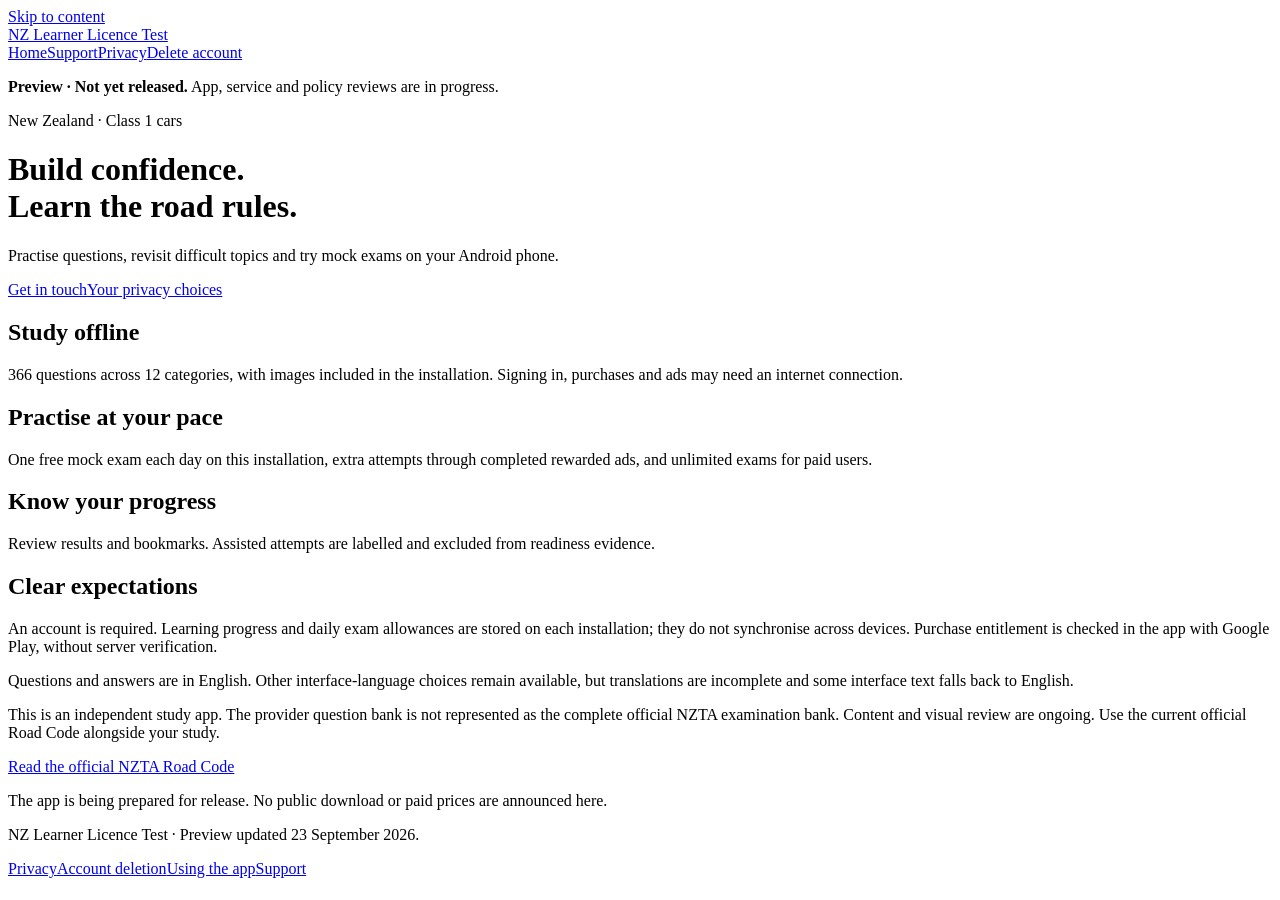
==== index.html @ 810527dd "Prepare NZ Learner draft policy and support pages Private review copy only. Publication, legal revie" ====
<!doctype html>
<html lang="en"><head><meta charset="utf-8"><meta name="viewport" content="width=device-width,initial-scale=1"><meta name="robots" content="noindex,nofollow"><title>NZ Learner Licence Test</title><link rel="stylesheet" href="assets/style.css"></head>
<body><a class="skip" href="#main">Skip to content</a><header><a class="brand" href="index.html">NZ Learner Licence Test</a><nav aria-label="Main navigation"><a href="index.html" aria-current="page">Home</a><a href="support.html">Support</a><a href="privacy-policy.html">Privacy</a><a href="data-deletion.html">Delete account</a></nav></header>
<main id="main"><p class="notice"><strong>Preview · Not yet released.</strong> App, service and policy reviews are in progress.</p><p class="eyebrow">New Zealand · Class 1 cars</p><h1>Build confidence.<br>Learn the road rules.</h1><p class="lede">Practise questions, revisit difficult topics and try mock exams on your Android phone.</p><a class="button" href="support.html">Get in touch</a><a class="button secondary" href="privacy-policy.html">Your privacy choices</a>
<div class="cards"><section class="card"><h2>Study offline</h2><p>366 questions across 12 categories, with images included in the installation. Signing in, purchases and ads may need an internet connection.</p></section><section class="card"><h2>Practise at your pace</h2><p>One free mock exam each day on this installation, extra attempts through completed rewarded ads, and unlimited exams for paid users.</p></section><section class="card"><h2>Know your progress</h2><p>Review results and bookmarks. Assisted attempts are labelled and excluded from readiness evidence.</p></section></div>
<h2>Clear expectations</h2><p>An account is required. Learning progress and daily exam allowances are stored on each installation; they do not synchronise across devices. Purchase entitlement is checked in the app with Google Play, without server verification.</p><p>Questions and answers are in English. Other interface-language choices remain available, but translations are incomplete and some interface text falls back to English.</p><p>This is an independent study app. The provider question bank is not represented as the complete official NZTA examination bank. Content and visual review are ongoing. Use the current official Road Code alongside your study.</p><p><a href="https://www.nzta.govt.nz/roadcode/">Read the official NZTA Road Code</a></p><p>The app is being prepared for release. No public download or paid prices are announced here.</p></main>
<footer><p>NZ Learner Licence Test · Preview updated 23 September 2026.</p><a href="privacy-policy.html">Privacy</a><a href="data-deletion.html">Account deletion</a><a href="terms-of-service.html">Using the app</a><a href="support.html">Support</a></footer></body></html>
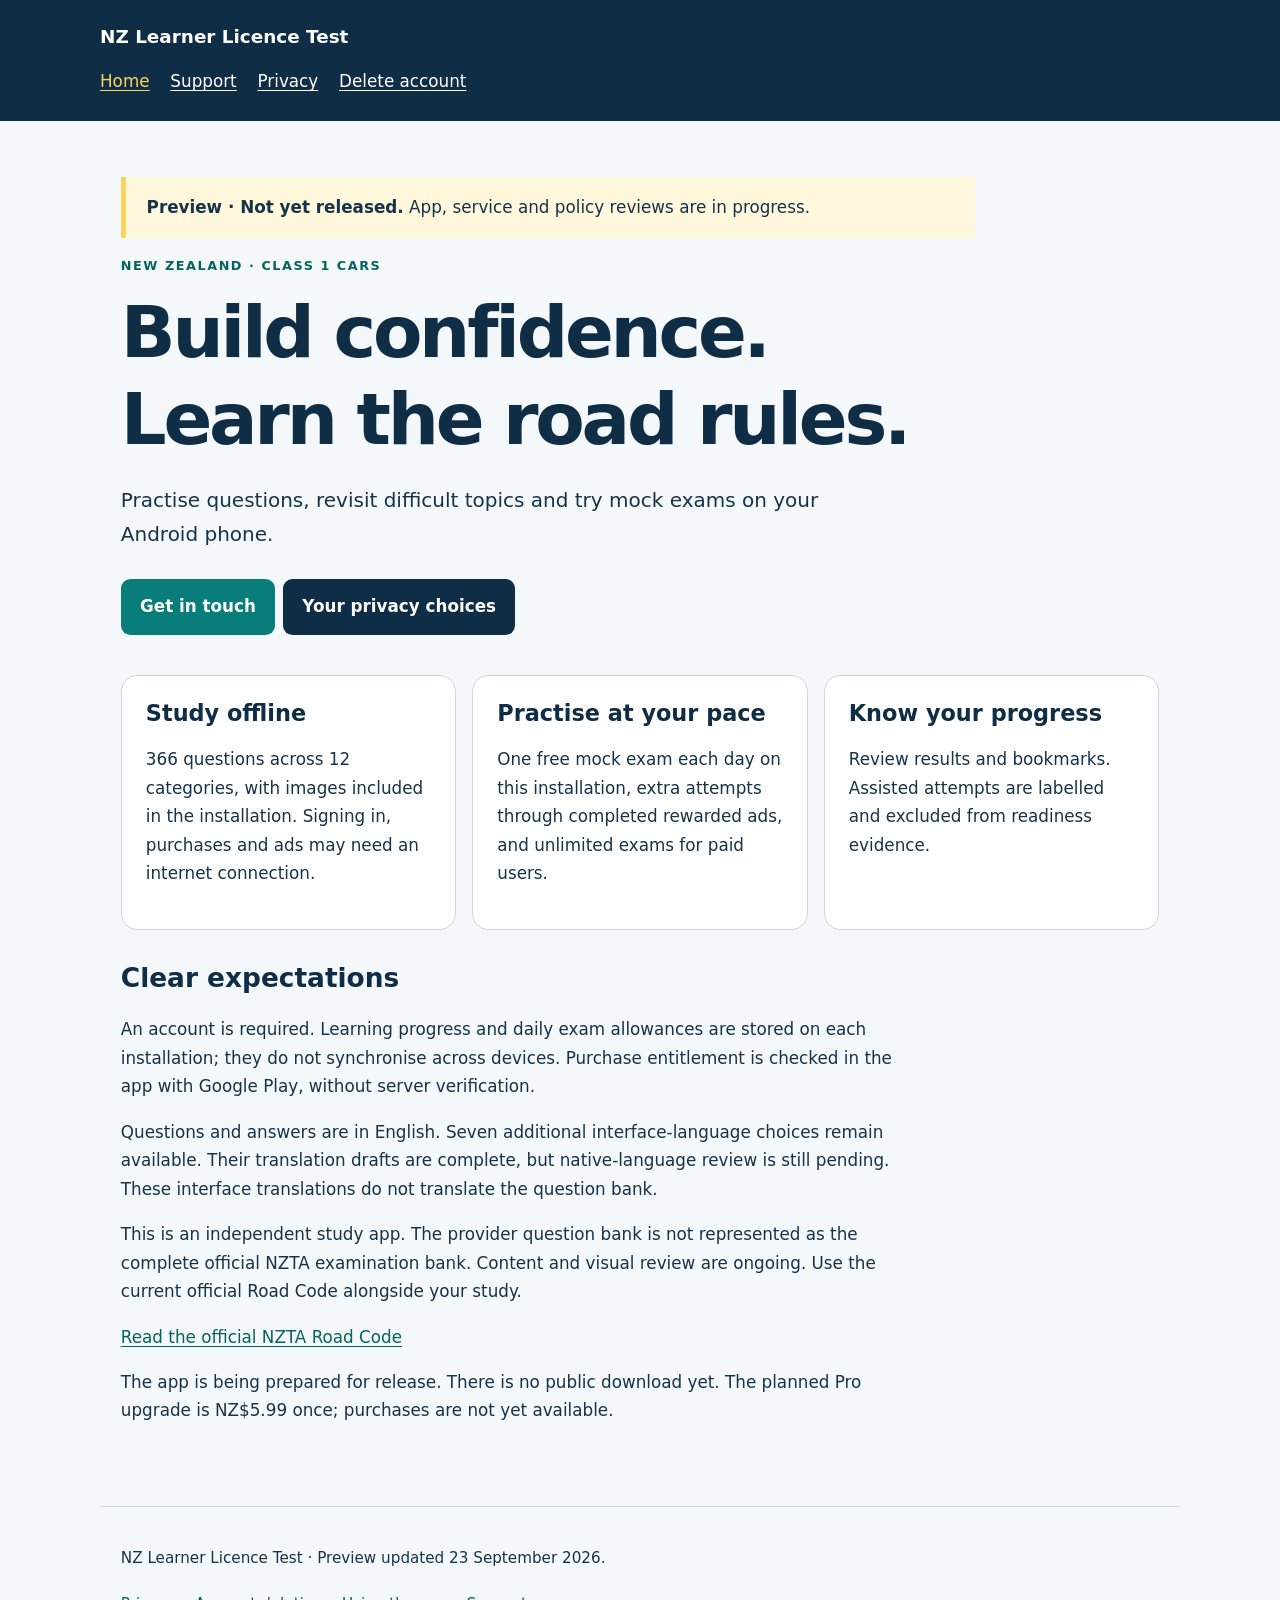
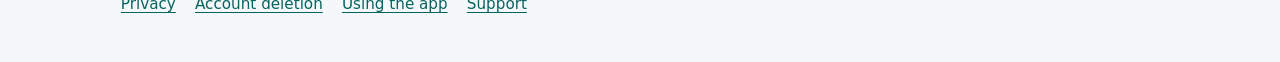
==== commit d41e8f28: "Update Pro pricing and interface translation status" ====
--- a/index.html
+++ b/index.html
@@ -3,5 +3,6 @@
 <body><a class="skip" href="#main">Skip to content</a><header><a class="brand" href="index.html">NZ Learner Licence Test</a><nav aria-label="Main navigation"><a href="index.html" aria-current="page">Home</a><a href="support.html">Support</a><a href="privacy-policy.html">Privacy</a><a href="data-deletion.html">Delete account</a></nav></header>
 <main id="main"><p class="notice"><strong>Preview · Not yet released.</strong> App, service and policy reviews are in progress.</p><p class="eyebrow">New Zealand · Class 1 cars</p><h1>Build confidence.<br>Learn the road rules.</h1><p class="lede">Practise questions, revisit difficult topics and try mock exams on your Android phone.</p><a class="button" href="support.html">Get in touch</a><a class="button secondary" href="privacy-policy.html">Your privacy choices</a>
 <div class="cards"><section class="card"><h2>Study offline</h2><p>366 questions across 12 categories, with images included in the installation. Signing in, purchases and ads may need an internet connection.</p></section><section class="card"><h2>Practise at your pace</h2><p>One free mock exam each day on this installation, extra attempts through completed rewarded ads, and unlimited exams for paid users.</p></section><section class="card"><h2>Know your progress</h2><p>Review results and bookmarks. Assisted attempts are labelled and excluded from readiness evidence.</p></section></div>
-<h2>Clear expectations</h2><p>An account is required. Learning progress and daily exam allowances are stored on each installation; they do not synchronise across devices. Purchase entitlement is checked in the app with Google Play, without server verification.</p><p>Questions and answers are in English. Other interface-language choices remain available, but translations are incomplete and some interface text falls back to English.</p><p>This is an independent study app. The provider question bank is not represented as the complete official NZTA examination bank. Content and visual review are ongoing. Use the current official Road Code alongside your study.</p><p><a href="https://www.nzta.govt.nz/roadcode/">Read the official NZTA Road Code</a></p><p>The app is being prepared for release. No public download or paid prices are announced here.</p></main>
+<h2>Clear expectations</h2><p>An account is required. Learning progress and daily exam allowances are stored on each installation; they do not synchronise across devices. Purchase entitlement is checked in the app with Google Play, without server verification.</p><p>Questions and answers are in English. Seven additional interface-language choices remain available. Their translation drafts are complete, but native-language review is still pending. These interface translations do not translate the question bank.</p><p>This is an independent study app. The provider question bank is not represented as the complete official NZTA examination bank. Content and visual review are ongoing. Use the current official Road Code alongside your study.</p><p><a href="https://www.nzta.govt.nz/roadcode/">Read the official NZTA Road Code</a></p><p>The app is being prepared for release. There is no public download yet. The planned Pro upgrade is NZ$5.99 once; purchases are not yet available.</p></main>
 <footer><p>NZ Learner Licence Test · Preview updated 23 September 2026.</p><a href="privacy-policy.html">Privacy</a><a href="data-deletion.html">Account deletion</a><a href="terms-of-service.html">Using the app</a><a href="support.html">Support</a></footer></body></html>
+
--- a/assets/style.css
+++ b/assets/style.css
@@ -0,0 +1,2 @@
+:root{color-scheme:light;--navy:#102d46;--teal:#087d79;--yellow:#f8d45c;--paper:#f4f8fa;--ink:#173349}
+*{box-sizing:border-box}body{margin:0;background:var(--paper);color:var(--ink);font:1.05rem/1.7 system-ui,sans-serif}a{color:#07635f;text-underline-offset:.2em}a:hover{text-decoration-thickness:2px}a:focus-visible{outline:3px solid #aa6500;outline-offset:5px;border-radius:2px}.skip{position:absolute;left:1rem;top:-5rem;background:white;padding:.7rem;z-index:2}.skip:focus{top:1rem}header{background:var(--navy);color:white;padding:1.3rem max(1.3rem,calc((100vw - 1080px)/2))}header a{color:white}.brand{font-size:1.15rem;font-weight:800;text-decoration:none}nav{display:flex;flex-wrap:wrap;gap:.5rem 1.3rem;margin-top:.7rem}nav a{padding:.25rem 0}nav [aria-current=page]{color:var(--yellow)}main{max-width:1080px;margin:auto;padding:2.5rem 1.3rem 4rem}h1,h2,h3{line-height:1.2;color:var(--navy)}h1{font-size:clamp(2.3rem,6vw,4.5rem);letter-spacing:-.045em;margin:.6rem 0 1.3rem;max-width:850px}h2{font-size:1.65rem;margin-top:2rem}p,li{max-width:75ch}.eyebrow{text-transform:uppercase;letter-spacing:.12em;font-size:.8rem;font-weight:800;color:#07635f}.lede{font-size:1.25rem;max-width:58ch}.notice{border-left:5px solid var(--yellow);padding:1rem 1.3rem;background:#fff8dc;max-width:80ch}.cards{display:grid;grid-template-columns:repeat(auto-fit,minmax(min(100%,260px),1fr));gap:1rem;margin:2rem 0}.card{background:white;border:1px solid #cbd9df;border-radius:1rem;padding:1.5rem}.card h2{margin-top:0;font-size:1.4rem}.button{display:inline-block;background:var(--teal);color:white;border-radius:.6rem;padding:.85rem 1.2rem;text-decoration:none;font-weight:700;margin:.5rem .5rem .5rem 0}.button.secondary{background:var(--navy)}footer{border-top:1px solid #cbd9df;max-width:1080px;margin:auto;padding:1.5rem 1.3rem 2.5rem;font-size:.95rem}footer a{display:inline-block;margin-right:1.2rem;padding:.3rem 0}.table-wrap{overflow-x:auto}table{border-collapse:collapse;width:100%;background:white}th,td{padding:.9rem;border:1px solid #cbd9df;text-align:left;vertical-align:top}th{background:#e5f1f1}small{font-size:.9rem}li+li{margin-top:.45rem}@media(prefers-reduced-motion:no-preference){a{transition:background-color .15s}}@media(max-width:480px){main{padding-top:1.6rem}h1{font-size:2.5rem}}
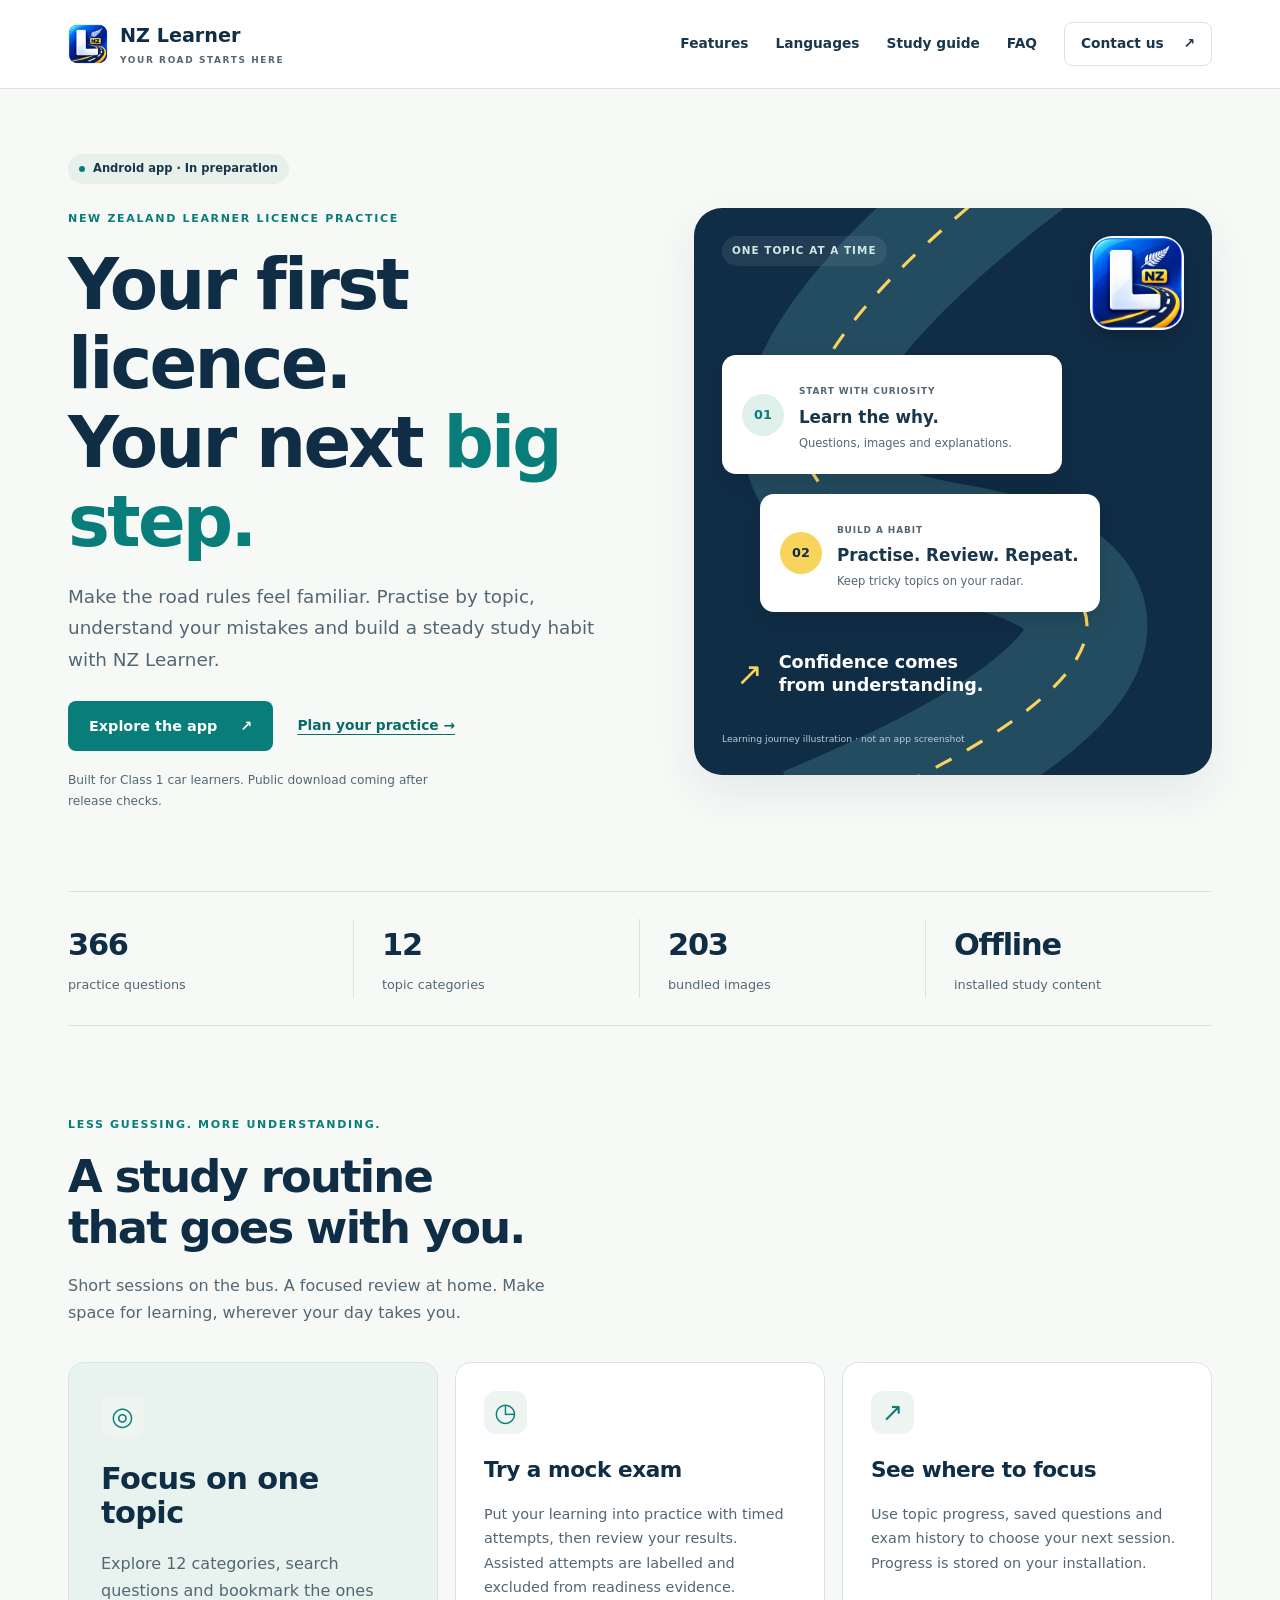
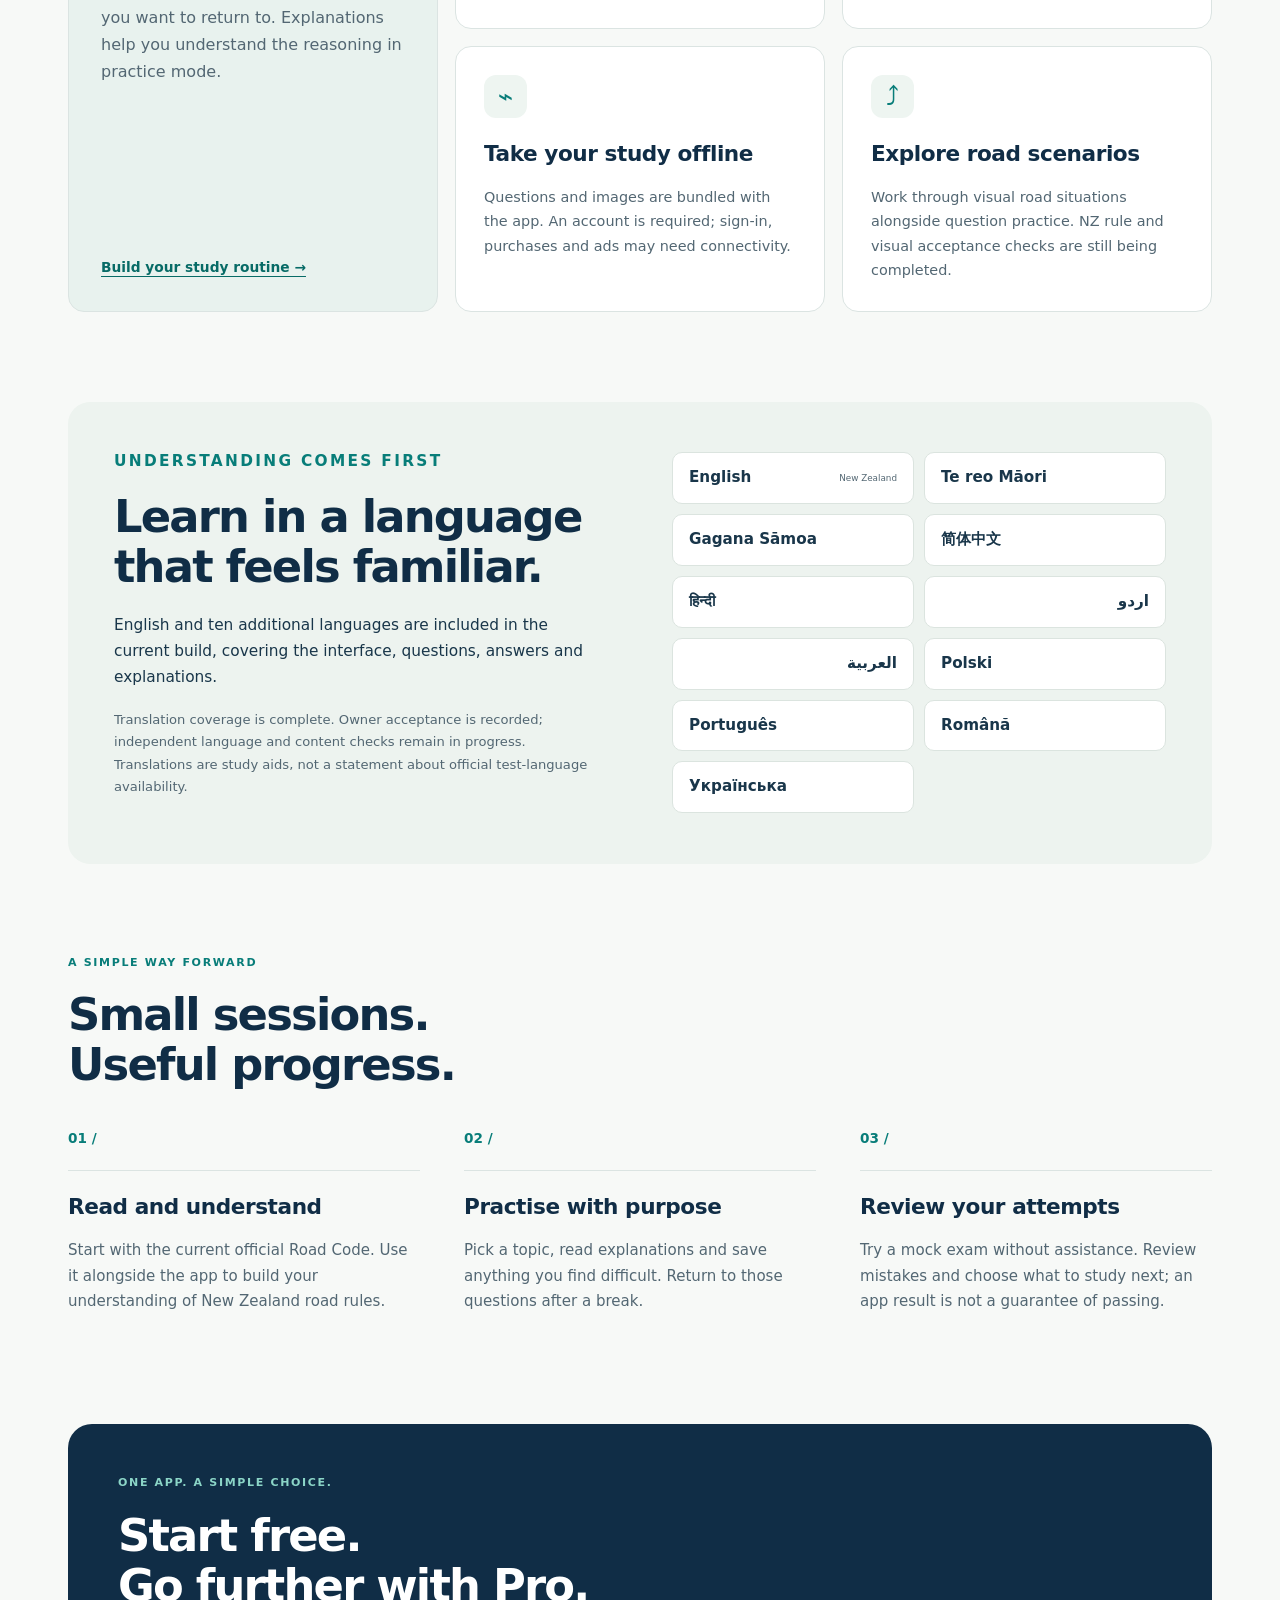
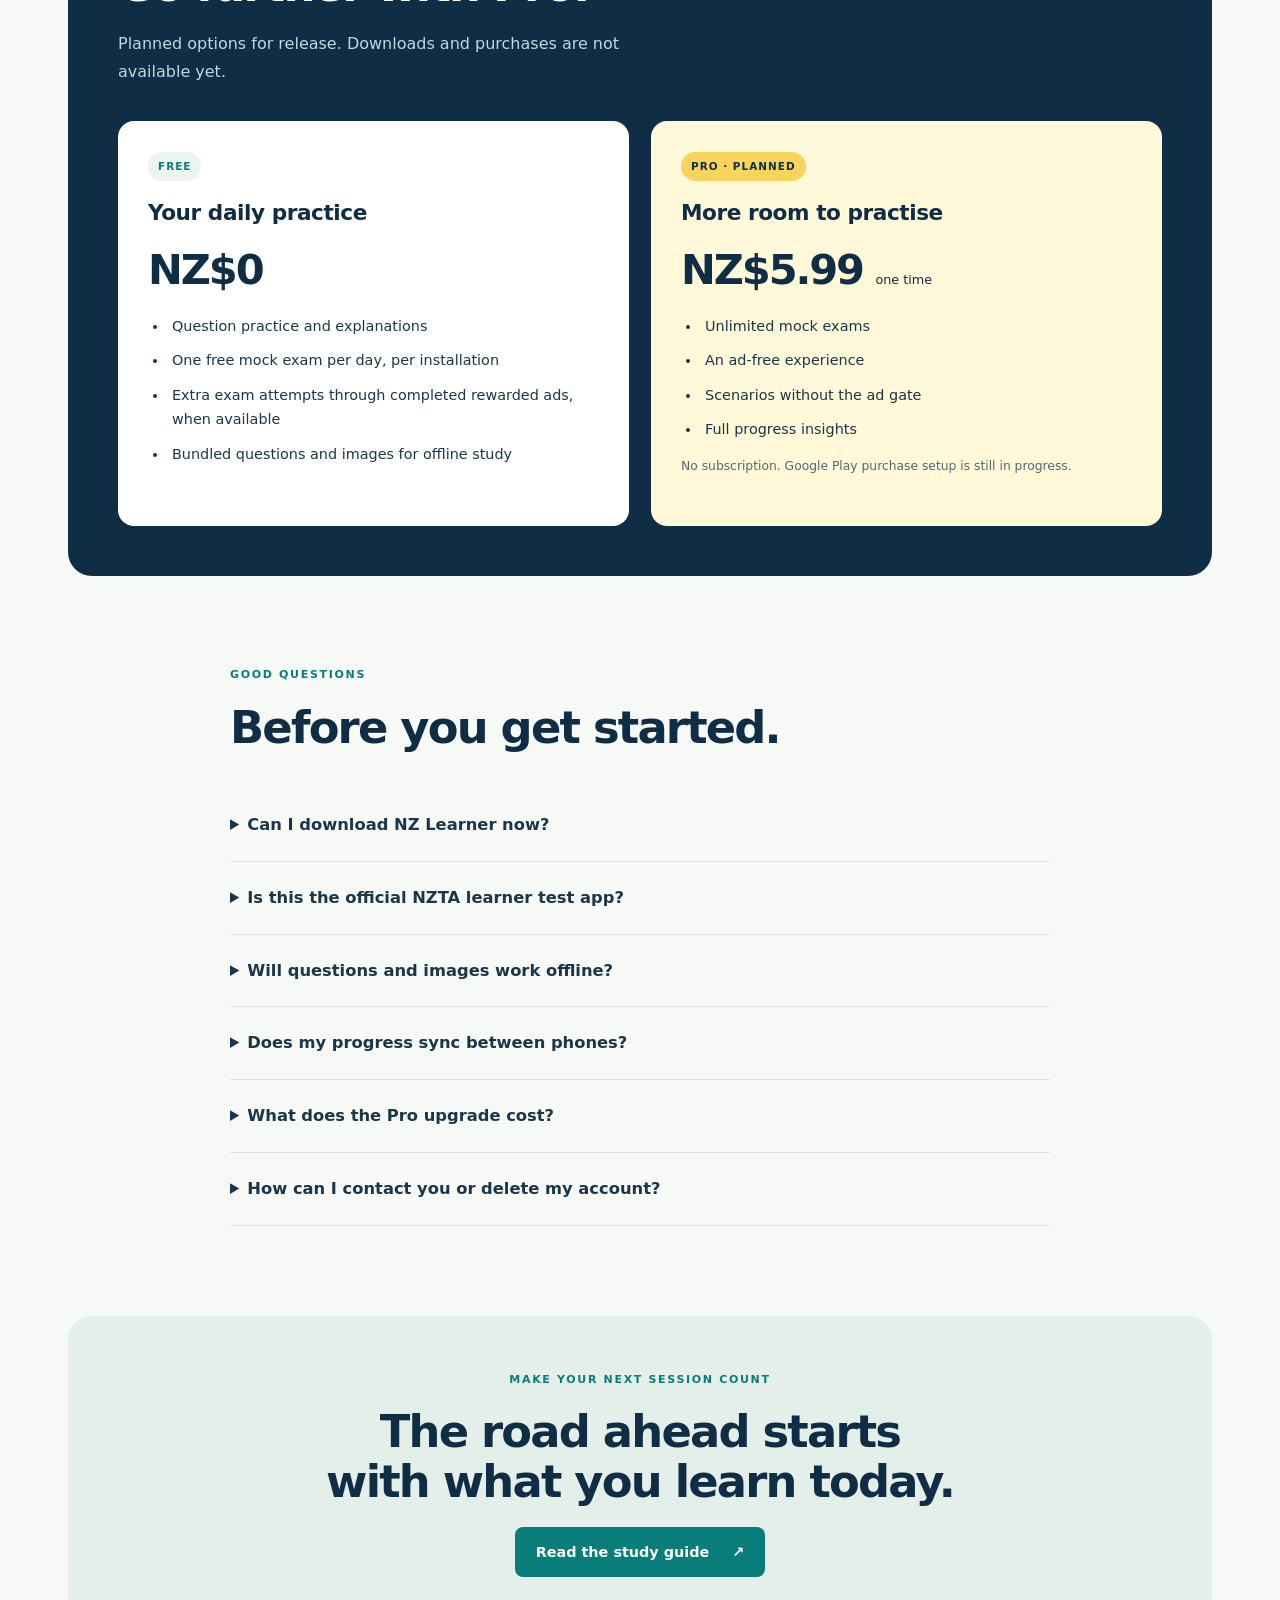
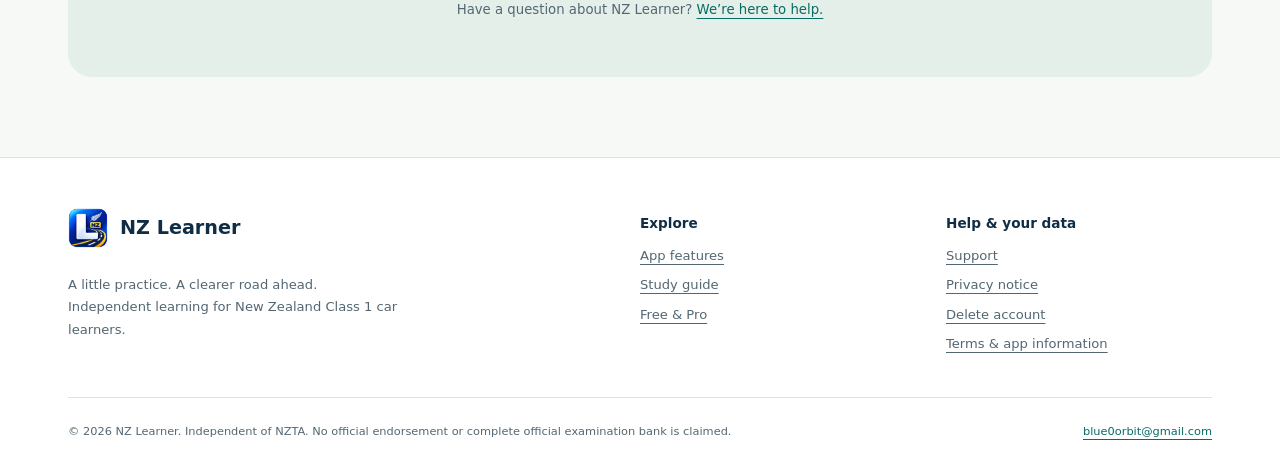
==== commit 2ff38299: "Redesign NZ website and improve search discovery" ====
--- a/index.html
+++ b/index.html
@@ -1,8 +1,10 @@
 <!doctype html>
-<html lang="en"><head><meta charset="utf-8"><meta name="viewport" content="width=device-width,initial-scale=1"><meta name="robots" content="noindex,nofollow"><title>NZ Learner Licence Test</title><link rel="stylesheet" href="assets/style.css"></head>
-<body><a class="skip" href="#main">Skip to content</a><header><a class="brand" href="index.html">NZ Learner Licence Test</a><nav aria-label="Main navigation"><a href="index.html" aria-current="page">Home</a><a href="support.html">Support</a><a href="privacy-policy.html">Privacy</a><a href="data-deletion.html">Delete account</a></nav></header>
-<main id="main"><p class="notice"><strong>Preview · Not yet released.</strong> App, service and policy reviews are in progress.</p><p class="eyebrow">New Zealand · Class 1 cars</p><h1>Build confidence.<br>Learn the road rules.</h1><p class="lede">Practise questions, revisit difficult topics and try mock exams on your Android phone.</p><a class="button" href="support.html">Get in touch</a><a class="button secondary" href="privacy-policy.html">Your privacy choices</a>
-<div class="cards"><section class="card"><h2>Study offline</h2><p>366 questions across 12 categories, with images included in the installation. Signing in, purchases and ads may need an internet connection.</p></section><section class="card"><h2>Practise at your pace</h2><p>One free mock exam each day on this installation, extra attempts through completed rewarded ads, and unlimited exams for paid users.</p></section><section class="card"><h2>Know your progress</h2><p>Review results and bookmarks. Assisted attempts are labelled and excluded from readiness evidence.</p></section></div>
-<h2>Clear expectations</h2><p>An account is required. Learning progress and daily exam allowances are stored on each installation; they do not synchronise across devices. Purchase entitlement is checked in the app with Google Play, without server verification.</p><p>Questions and answers are in English. Seven additional interface-language choices remain available. Their translation drafts are complete, but native-language review is still pending. These interface translations do not translate the question bank.</p><p>This is an independent study app. The provider question bank is not represented as the complete official NZTA examination bank. Content and visual review are ongoing. Use the current official Road Code alongside your study.</p><p><a href="https://www.nzta.govt.nz/roadcode/">Read the official NZTA Road Code</a></p><p>The app is being prepared for release. There is no public download yet. The planned Pro upgrade is NZ$5.99 once; purchases are not yet available.</p></main>
-<footer><p>NZ Learner Licence Test · Preview updated 23 September 2026.</p><a href="privacy-policy.html">Privacy</a><a href="data-deletion.html">Account deletion</a><a href="terms-of-service.html">Using the app</a><a href="support.html">Support</a></footer></body></html>
-
+<html lang="en-NZ"><head><meta charset="utf-8"><meta name="viewport" content="width=device-width,initial-scale=1"><title>NZ Learner | New Zealand Learner Licence Practice App</title><meta name="description" content="Prepare for your NZ learner licence with offline question practice, mock exams and explanations. Explore NZ Learner, an independent Android app in preparation."><meta name="robots" content="index,follow"><link rel="canonical" href="https://blue0orbit.github.io/nzlearner-legal/"><meta name="theme-color" content="#102d46"><meta property="og:type" content="website"><meta property="og:locale" content="en_NZ"><meta property="og:site_name" content="NZ Learner"><meta property="og:title" content="NZ Learner | New Zealand Learner Licence Practice App"><meta property="og:description" content="Prepare for your NZ learner licence with offline question practice, mock exams and explanations. Explore NZ Learner, an independent Android app in preparation."><meta property="og:url" content="https://blue0orbit.github.io/nzlearner-legal/"><meta property="og:image" content="https://blue0orbit.github.io/nzlearner-legal/assets/app-icon.png"><meta property="og:image:alt" content="NZ Learner app icon, a white L and silver fern on blue"><meta name="twitter:card" content="summary"><link rel="icon" type="image/png" href="assets/app-icon.png"><link rel="apple-touch-icon" href="assets/app-icon.png"><link rel="stylesheet" href="assets/theme.css"><script type="application/ld+json">{"@context": "https://schema.org", "@type": "WebSite", "name": "NZ Learner | New Zealand Learner Licence Practice App", "url": "https://blue0orbit.github.io/nzlearner-legal/", "description": "Prepare for your NZ learner licence with offline question practice, mock exams and explanations. Explore NZ Learner, an independent Android app in preparation.", "inLanguage": "en-NZ", "publisher": {"@type": "Organization", "name": "NZ Learner", "url": "https://blue0orbit.github.io/nzlearner-legal/", "logo": "https://blue0orbit.github.io/nzlearner-legal/assets/app-icon.png", "email": "blue0orbit@gmail.com"}}</script></head>
+<body><a class="skip" href="#main">Skip to content</a><header class="site-header"><div class="nav-wrap"><a class="brand" href="index.html"><img src="assets/app-icon.png" width="40" height="40" alt=""><span>NZ Learner<small>YOUR ROAD STARTS HERE</small></span></a><nav aria-label="Main navigation"><a href="index.html#features">Features</a><a href="index.html#languages">Languages</a><a href="study-guide.html">Study guide</a><a href="index.html#faq">FAQ</a><a class="nav-contact" href="support.html">Contact us <span aria-hidden="true">↗</span></a></nav></div></header><main id="main" class="landing"><section class="hero"><div class="hero-copy"><p class="status"><span></span> Android app · In preparation</p><p class="eyebrow">NEW ZEALAND LEARNER LICENCE PRACTICE</p><h1>Your first licence.<br>Your next <em>big step.</em></h1><p class="lede">Make the road rules feel familiar. Practise by topic, understand your mistakes and build a steady study habit with NZ Learner.</p><div class="actions"><a class="button" href="#features">Explore the app <span aria-hidden="true">↗</span></a><a class="text-link" href="study-guide.html">Plan your practice <span aria-hidden="true">→</span></a></div><p class="hero-note">Built for Class 1 car learners. Public download coming after release checks.</p></div><div class="journey" aria-label="Illustration of a learning journey from practice to review"><svg class="road" viewBox="0 0 480 540" aria-hidden="true"><path d="M 100 590 C 440 450, 420 350, 240 320 S 15 180, 310 -45" fill="none" stroke="#244c60" stroke-width="115"/><path d="M 100 590 C 440 450, 420 350, 240 320 S 15 180, 310 -45" fill="none" stroke="#f8d45c" stroke-width="3" stroke-dasharray="17 17"/></svg><div class="journey-top"><span class="pill">ONE TOPIC AT A TIME</span><img class="hero-icon" src="assets/app-icon.png" width="94" height="94" alt="NZ Learner app icon"></div><div class="journey-card"><span class="step-icon">01</span><div><small>START WITH CURIOSITY</small><strong>Learn the why.</strong><p>Questions, images and explanations.</p></div></div><div class="journey-card offset"><span class="step-icon yellow">02</span><div><small>BUILD A HABIT</small><strong>Practise. Review. Repeat.</strong><p>Keep tricky topics on your radar.</p></div></div><div class="journey-end"><span aria-hidden="true">↗</span><p>Confidence comes<br>from understanding.</p></div><p class="illustration-note">Learning journey illustration · not an app screenshot</p></div></section>
+<section class="stats" aria-label="Current app content"><div><strong>366</strong><span>practice questions</span></div><div><strong>12</strong><span>topic categories</span></div><div><strong>203</strong><span>bundled images</span></div><div><strong>Offline</strong><span>installed study content</span></div></section>
+<section class="section" id="features"><div class="section-heading"><p class="eyebrow">LESS GUESSING. MORE UNDERSTANDING.</p><h2>A study routine<br>that goes with you.</h2><p>Short sessions on the bus. A focused review at home. Make space for learning, wherever your day takes you.</p></div><div class="feature-grid"><article class="feature featured"><span class="feature-symbol" aria-hidden="true">◎</span><h3>Focus on one topic</h3><p>Explore 12 categories, search questions and bookmark the ones you want to return to. Explanations help you understand the reasoning in practice mode.</p><a href="study-guide.html">Build your study routine →</a></article><article class="feature"><span class="feature-symbol" aria-hidden="true">◷</span><h3>Try a mock exam</h3><p>Put your learning into practice with timed attempts, then review your results. Assisted attempts are labelled and excluded from readiness evidence.</p></article><article class="feature"><span class="feature-symbol" aria-hidden="true">↗</span><h3>See where to focus</h3><p>Use topic progress, saved questions and exam history to choose your next session. Progress is stored on your installation.</p></article><article class="feature"><span class="feature-symbol" aria-hidden="true">⌁</span><h3>Take your study offline</h3><p>Questions and images are bundled with the app. An account is required; sign-in, purchases and ads may need connectivity.</p></article><article class="feature"><span class="feature-symbol" aria-hidden="true">⤴</span><h3>Explore road scenarios</h3><p>Work through visual road situations alongside question practice. NZ rule and visual acceptance checks are still being completed.</p></article></div></section>
+<section class="language-section section" id="languages"><div><p class="eyebrow">UNDERSTANDING COMES FIRST</p><h2>Learn in a language<br>that feels familiar.</h2><p>English and ten additional languages are included in the current build, covering the interface, questions, answers and explanations.</p><p class="muted">Translation coverage is complete. Owner acceptance is recorded; independent language and content checks remain in progress. Translations are study aids, not a statement about official test-language availability.</p></div><div class="languages" aria-label="Included languages"><span>English <small>New Zealand</small></span><span lang="mi">Te reo Māori</span><span lang="sm">Gagana Sāmoa</span><span lang="zh-Hans">简体中文</span><span lang="hi">हिन्दी</span><span lang="ur" dir="rtl">اردو</span><span lang="ar" dir="rtl">العربية</span><span lang="pl">Polski</span><span lang="pt">Português</span><span lang="ro">Română</span><span lang="uk">Українська</span></div></section>
+<section class="section steps"><div class="section-heading"><p class="eyebrow">A SIMPLE WAY FORWARD</p><h2>Small sessions.<br>Useful progress.</h2></div><div class="three-grid"><article><span class="number">01 /</span><h3>Read and understand</h3><p>Start with the current official Road Code. Use it alongside the app to build your understanding of New Zealand road rules.</p></article><article><span class="number">02 /</span><h3>Practise with purpose</h3><p>Pick a topic, read explanations and save anything you find difficult. Return to those questions after a break.</p></article><article><span class="number">03 /</span><h3>Review your attempts</h3><p>Try a mock exam without assistance. Review mistakes and choose what to study next; an app result is not a guarantee of passing.</p></article></div></section>
+<section class="section pricing-section" id="pricing"><div class="section-heading"><p class="eyebrow">ONE APP. A SIMPLE CHOICE.</p><h2>Start free.<br>Go further with Pro.</h2><p>Planned options for release. Downloads and purchases are not available yet.</p></div><div class="pricing-grid"><article class="price-card"><span class="pill">FREE</span><h3>Your daily practice</h3><p class="price">NZ$0</p><ul><li>Question practice and explanations</li><li>One free mock exam per day, per installation</li><li>Extra exam attempts through completed rewarded ads, when available</li><li>Bundled questions and images for offline study</li></ul></article><article class="price-card pro"><span class="pill">PRO · PLANNED</span><h3>More room to practise</h3><p class="price">NZ$5.99 <small>one time</small></p><ul><li>Unlimited mock exams</li><li>An ad-free experience</li><li>Scenarios without the ad gate</li><li>Full progress insights</li></ul><p>No subscription. Google Play purchase setup is still in progress.</p></article></div></section>
+<section class="section faq" id="faq"><div class="section-heading"><p class="eyebrow">GOOD QUESTIONS</p><h2>Before you get started.</h2></div><details><summary>Can I download NZ Learner now?</summary><p>Not yet. The Android app is being tested and prepared for release. This site describes the current build and planned pricing. A verified Google Play link will be added when it is available.</p></details><details><summary>Is this the official NZTA learner test app?</summary><p>No. NZ Learner is an independent study app and is not affiliated with or endorsed by NZTA. Its 366-question bank is not claimed to be the complete official examination bank. Study the <a href="https://www.nzta.govt.nz/roadcode/">official NZTA Road Code</a> alongside your practice.</p></details><details><summary>Will questions and images work offline?</summary><p>Yes, the installed app bundles its study questions, translations and images. Accounts are mandatory, and authentication, purchases and advertising may need an internet connection.</p></details><details><summary>Does my progress sync between phones?</summary><p>No. Progress, bookmarks and daily exam allowances are local to each installation. Clearing storage or uninstalling can remove local learning records. Purchase checking is client-side; there is no server-verified billing or cross-device quota enforcement.</p></details><details><summary>What does the Pro upgrade cost?</summary><p>The approved planned price is NZ$5.99 as a single, one-time purchase. It is not a subscription. The Play product is not available for purchase yet.</p></details><details><summary>How can I contact you or delete my account?</summary><p>Email <a href="mailto:blue0orbit@gmail.com">blue0orbit@gmail.com</a>. Visit <a href="support.html">support</a> for help or follow the <a href="data-deletion.html">account-deletion instructions</a>, including requests made without the app.</p></details></section>
+<section class="closing"><p class="eyebrow">MAKE YOUR NEXT SESSION COUNT</p><h2>The road ahead starts<br>with what you learn today.</h2><a class="button" href="study-guide.html">Read the study guide <span aria-hidden="true">↗</span></a><p>Have a question about NZ Learner? <a href="support.html">We’re here to help.</a></p></section></main><footer class="site-footer"><div class="footer-grid"><div><a class="brand" href="index.html"><img src="assets/app-icon.png" width="40" height="40" alt=""><span>NZ Learner</span></a><p>A little practice. A clearer road ahead.<br>Independent learning for New Zealand Class 1 car learners.</p></div><div><h2>Explore</h2><a href="index.html#features">App features</a><a href="study-guide.html">Study guide</a><a href="index.html#pricing">Free &amp; Pro</a></div><div><h2>Help &amp; your data</h2><a href="support.html">Support</a><a href="privacy-policy.html">Privacy notice</a><a href="data-deletion.html">Delete account</a><a href="terms-of-service.html">Terms &amp; app information</a></div></div><div class="footer-bottom"><p>© 2026 NZ Learner. Independent of NZTA. No official endorsement or complete official examination bank is claimed.</p><a href="mailto:blue0orbit@gmail.com">blue0orbit@gmail.com</a></div></footer></body></html>
--- a/assets/theme.css
+++ b/assets/theme.css
@@ -0,0 +1,4 @@
+:root{color-scheme:light;--navy:#102d46;--teal:#087d79;--yellow:#f8d45c;--paper:#f7f9f7;--ink:#19364a;--muted:#536773;--line:#dbe4e2}*{box-sizing:border-box}html{scroll-padding-top:30px}body{margin:0;background:var(--paper);color:var(--ink);font:16px/1.7 system-ui,-apple-system,"Segoe UI",sans-serif}a{color:#076b66;text-underline-offset:4px}a:hover{text-decoration-thickness:2px}a:focus-visible,summary:focus-visible{outline:3px solid #a75b00;outline-offset:5px}img{max-width:100%;height:auto}p{margin:0 0 1.2rem}h1,h2,h3{line-height:1.12;color:var(--navy);letter-spacing:-.04em;margin:0 0 1.2rem}h1{font-size:clamp(2.7rem,5.5vw,4.6rem);font-weight:780}h2{font-size:clamp(2rem,3.5vw,3.1rem)}h3{font-size:1.35rem;letter-spacing:-.02em}small{font-size:.82rem}.skip{position:absolute;left:1rem;top:-100px;background:white;padding:1rem;z-index:10}.skip:focus{top:1rem}.site-header{background:#fff;border-bottom:1px solid var(--line)}.nav-wrap{max-width:1200px;margin:auto;padding:20px 28px;display:flex;align-items:center;justify-content:space-between;gap:28px}.brand{display:inline-flex;align-items:center;gap:12px;font-size:1.2rem;font-weight:800;color:var(--navy);text-decoration:none;white-space:nowrap}.brand img{border-radius:10px;width:40px;height:40px}.brand small{display:block;font-size:.56rem;letter-spacing:.18em;color:var(--muted)}nav{display:flex;align-items:center;gap:27px;flex-wrap:wrap}nav a{text-decoration:none;font-size:.86rem;font-weight:650;color:var(--ink);padding:8px 0}.nav-contact{border:1px solid var(--line);padding:9px 16px;border-radius:8px}.nav-contact span{margin-left:15px}.landing{max-width:1200px;margin:auto;padding:0 28px}.hero{display:grid;grid-template-columns:1.1fr 1fr;gap:56px;align-items:center;padding:64px 0 60px}.eyebrow{font-size:.69rem;font-weight:800;letter-spacing:.15em;color:var(--teal);margin:0 0 18px}.status{display:inline-flex;align-items:center;gap:8px;padding:5px 11px;background:#e8f0ec;border-radius:30px;font-size:.72rem;font-weight:650;margin-bottom:26px}.status span{width:6px;height:6px;border-radius:50%;background:var(--teal)}h1 em{font-style:normal;color:var(--teal)}.lede{font-size:1.15rem;color:var(--muted);max-width:550px}.actions{display:flex;align-items:center;gap:24px;margin:26px 0 19px;flex-wrap:wrap}.button{display:inline-flex;justify-content:center;align-items:center;gap:23px;padding:13px 21px;border-radius:8px;background:var(--teal);color:white;text-decoration:none;font-weight:700;font-size:.9rem;min-height:48px}.button:hover{background:#066460}.button.secondary{background:var(--navy)}.text-link{font-size:.86rem;font-weight:700}.hero-note{font-size:.76rem;color:var(--muted);max-width:390px}.journey{position:relative;isolation:isolate;overflow:hidden;min-height:530px;background:var(--navy);border-radius:28px;padding:28px;color:white;box-shadow:0 18px 44px #102d4614}.road{position:absolute;width:100%;height:100%;inset:0;z-index:-1}.journey-top{display:flex;justify-content:space-between;align-items:flex-start;margin-bottom:25px;gap:15px}.pill{display:inline-block;font-size:.65rem;font-weight:800;letter-spacing:.1em;background:#ecf4f0;color:var(--teal);border-radius:30px;padding:6px 10px}.journey .pill{background:#ffffff13;color:#d1e9e6}.hero-icon{border-radius:22px;width:94px;height:94px;box-shadow:0 8px 20px #0003}.journey-card{display:flex;gap:15px;align-items:center;background:#fff;color:var(--ink);padding:20px;border-radius:14px;max-width:340px;box-shadow:0 8px 24px #0002;margin-bottom:20px}.journey-card.offset{margin-left:38px}.journey-card small{font-size:.56rem;font-weight:750;letter-spacing:.1em;color:var(--muted)}.journey-card strong{display:block;font-size:1.05rem}.journey-card p{font-size:.72rem;color:var(--muted);margin:3px 0 0}.step-icon{display:grid;place-items:center;flex-shrink:0;width:42px;height:42px;border-radius:50%;background:#e0f1eb;color:var(--teal);font-weight:800;font-size:.8rem}.step-icon.yellow{background:var(--yellow);color:var(--navy)}.journey-end{display:flex;align-items:center;gap:16px;margin:35px 0 30px 14px}.journey-end span{font-size:2rem;color:var(--yellow)}.journey-end p{line-height:1.3;margin:0;font-size:1.1rem;font-weight:650}.illustration-note{font-size:.58rem;color:#b8ccda;margin:0}.stats{display:grid;grid-template-columns:repeat(4,1fr);padding:27px 0;border-block:1px solid var(--line)}.stats div{padding:0 28px;border-right:1px solid var(--line)}.stats div:first-child{padding-left:0}.stats div:last-child{border:0}.stats strong{display:block;font-size:1.9rem;letter-spacing:-.04em;color:var(--navy)}.stats span{font-size:.8rem;color:var(--muted)}.section{padding:90px 0}.section-heading{max-width:620px;margin-bottom:36px}.section-heading>p:not(.eyebrow){max-width:520px;color:var(--muted)}.feature-grid{display:grid;grid-template-columns:repeat(3,1fr);gap:17px}.feature{border:1px solid var(--line);background:white;border-radius:16px;padding:28px}.feature p{font-size:.9rem;color:var(--muted);margin:0}.feature-symbol{display:grid;place-items:center;width:43px;height:43px;background:#eef5f1;color:var(--teal);font-size:1.6rem;border-radius:12px;margin-bottom:24px}.feature.featured{grid-row:span 2;background:#e8f2ee;padding:32px;display:flex;flex-direction:column}.featured h3{font-size:1.9rem}.featured p{font-size:1rem}.featured a{margin-top:auto;padding-top:32px;font-size:.86rem;font-weight:750}.language-section{display:grid;grid-template-columns:1fr 1fr;gap:64px;background:#edf3ef;border-radius:22px;padding:46px}.language-section p{font-size:.96rem}.muted{color:var(--muted);font-size:.82rem!important}.languages{display:grid;grid-template-columns:repeat(2,1fr);gap:10px;align-content:center}.languages>span{padding:12px 16px;background:#fff;border:1px solid #dbe4df;border-radius:10px;font-size:.95rem;font-weight:650;display:flex;align-items:center;justify-content:space-between;gap:8px}.languages small{font-size:.55rem;font-weight:400;color:var(--muted)}.three-grid{display:grid;grid-template-columns:repeat(3,1fr);gap:44px}.number{font-size:.85rem;font-weight:800;color:var(--teal);display:block;padding-bottom:20px;border-bottom:1px solid var(--line);margin-bottom:24px}.three-grid p{color:var(--muted);font-size:.94rem}.pricing-section{padding:50px;border-radius:24px;background:var(--navy);color:#c4d6df}.pricing-section h2{color:white}.pricing-section .eyebrow{color:#8bd5c7}.pricing-section .section-heading>p:not(.eyebrow){color:#c4d6df}.pricing-grid{display:grid;grid-template-columns:1fr 1fr;gap:22px}.price-card{padding:30px;border-radius:16px;background:#fff;color:var(--ink)}.price-card h3{margin-top:20px}.price{font-size:2.6rem;font-weight:800;letter-spacing:-.05em;line-height:1.2;color:var(--navy)}.price small{font-size:.8rem;letter-spacing:0;font-weight:500}.price-card ul{padding-left:20px;font-size:.9rem}.price-card li{padding-left:4px;margin:10px 0}.price-card>p:last-child:not(.price){font-size:.77rem;color:var(--muted)}.pro{background:#fff8d9}.pro .pill{background:var(--yellow);color:var(--navy)}.faq{max-width:820px;margin:auto}.faq details{border-bottom:1px solid var(--line)}.faq summary{font-size:1.02rem;font-weight:700;padding:22px 26px 22px 0;cursor:pointer}.faq details p{color:var(--muted);font-size:.94rem;padding-right:20px}.closing{background:#e4efe9;text-align:center;border-radius:24px;padding:55px 24px;margin-bottom:80px}.closing h2{font-size:clamp(2rem,3.5vw,3rem)}.closing p:last-child{font-size:.83rem;margin:22px 0 0;color:var(--muted)}.site-footer{background:white;border-top:1px solid var(--line);padding:50px max(28px,calc((100vw - 1144px)/2)) 24px}.footer-grid{display:grid;grid-template-columns:2fr 1fr 1fr;gap:40px}.footer-grid p{font-size:.82rem;color:var(--muted);margin-top:18px;max-width:370px}.footer-grid h2{font-size:.85rem;letter-spacing:0;margin:8px 0 14px}.footer-grid>div>a:not(.brand){display:block;font-size:.82rem;margin:7px 0;color:var(--muted)}.footer-bottom{display:flex;justify-content:space-between;gap:35px;border-top:1px solid var(--line);margin-top:35px;padding-top:24px;font-size:.71rem;color:var(--muted)}.footer-bottom p{max-width:680px;margin:0}.footer-bottom a{white-space:nowrap}.document{max-width:900px;margin:auto;padding:65px 28px 85px}.document h1{font-size:clamp(2.4rem,5vw,3.7rem)}.document h2{font-size:1.6rem;letter-spacing:-.025em;margin-top:38px}.document h3{margin-top:30px}.document p,.document li{max-width:75ch}.document .button{margin:10px 0}.notice{padding:18px 22px;background:#fff6d5;border-left:4px solid #b18600;border-radius:0 10px 10px 0;font-size:.9rem;margin-bottom:28px}.cards{display:grid;grid-template-columns:repeat(2,1fr);gap:20px;margin:30px 0}.card{border:1px solid var(--line);background:white;padding:25px;border-radius:15px}.card h2{margin-top:0}.table-wrap{overflow:auto}table{border-collapse:collapse;font-size:.9rem;width:100%;background:white}th,td{padding:14px;border:1px solid var(--line);text-align:left;vertical-align:top}th{background:#e7f0ec}li+li{margin-top:10px}
+@media(max-width:900px){.nav-wrap{align-items:flex-start;gap:20px}nav{gap:12px 20px;justify-content:flex-end}.hero{gap:28px}.hero h1{font-size:3.25rem}.journey{padding:22px;min-height:490px}.journey-card{padding:14px;gap:10px}.journey-card.offset{margin-left:15px}.feature-grid{grid-template-columns:1fr 1fr}.featured{grid-column:span 2;grid-row:auto!important}.language-section{gap:30px;padding:30px}.three-grid{gap:25px}.pricing-section{padding:35px}}
+@media(max-width:650px){.nav-wrap{padding:17px 20px;display:block}.brand{font-size:1.08rem}nav{justify-content:flex-start;margin-top:17px;gap:6px 20px}nav a{font-size:.79rem}.nav-contact{border:0;padding:8px 0}.landing{padding:0 20px}.hero{grid-template-columns:1fr;padding:35px 0;gap:30px}.hero h1{font-size:clamp(2.8rem,10.7vw,3.8rem)}.lede{font-size:1.05rem}.journey{min-height:470px;max-width:460px;width:100%;margin:auto}.journey-card{max-width:300px;padding:18px}.journey-card.offset{margin-left:auto}.stats{grid-template-columns:1fr 1fr;gap:20px 0;padding:24px 0}.stats div{padding:0 18px!important}.stats div:nth-child(2){border:0}.stats strong{font-size:1.7rem}.section{padding:55px 0}.feature-grid,.three-grid,.pricing-grid,.language-section{grid-template-columns:1fr}.feature.featured{grid-column:auto}.feature{padding:24px}.language-section{padding:28px 22px;gap:20px}.languages{gap:8px}.languages>span{padding:10px;font-size:.88rem}.three-grid{gap:20px}.number{padding-bottom:12px;margin-bottom:18px}.pricing-section{padding:30px 20px}.price-card{padding:24px}.closing{margin-bottom:45px;padding:40px 20px}.closing br{display:none}.footer-grid{grid-template-columns:1fr 1fr;gap:25px}.footer-grid>div:first-child{grid-column:span 2}.footer-bottom{display:block}.footer-bottom p{margin-bottom:16px}.document{padding:38px 20px 55px}.cards{grid-template-columns:1fr}.actions{gap:16px}.site-footer{padding:35px 20px 22px}}
+@media(prefers-reduced-motion:no-preference){html{scroll-behavior:smooth}a{transition:background-color .15s,color .15s}}@media print{.site-header,.site-footer,.actions,.closing{display:none}body{background:white}.landing,.document{max-width:none;padding:0}.journey{display:none}.hero{display:block}.section{padding:20px 0}.pricing-section{background:white;color:var(--ink)}.pricing-section h2{color:var(--ink)}}
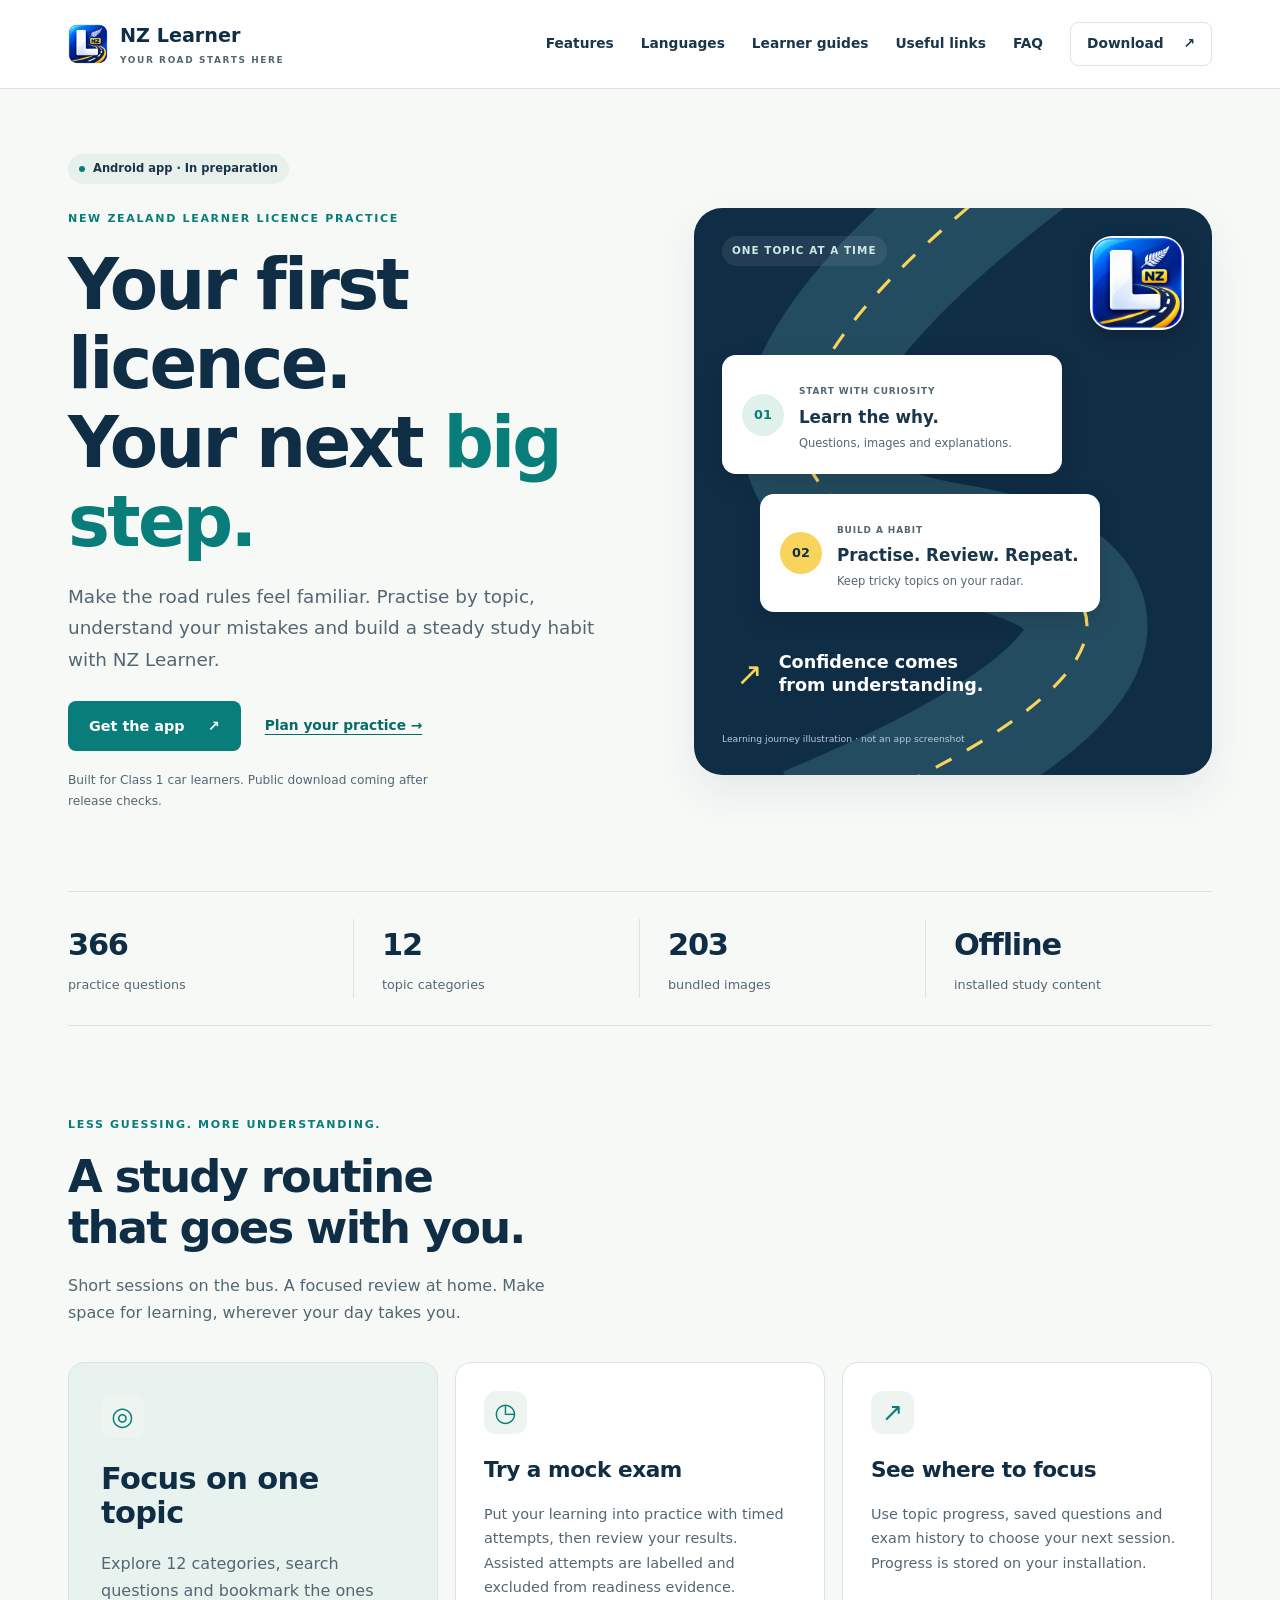
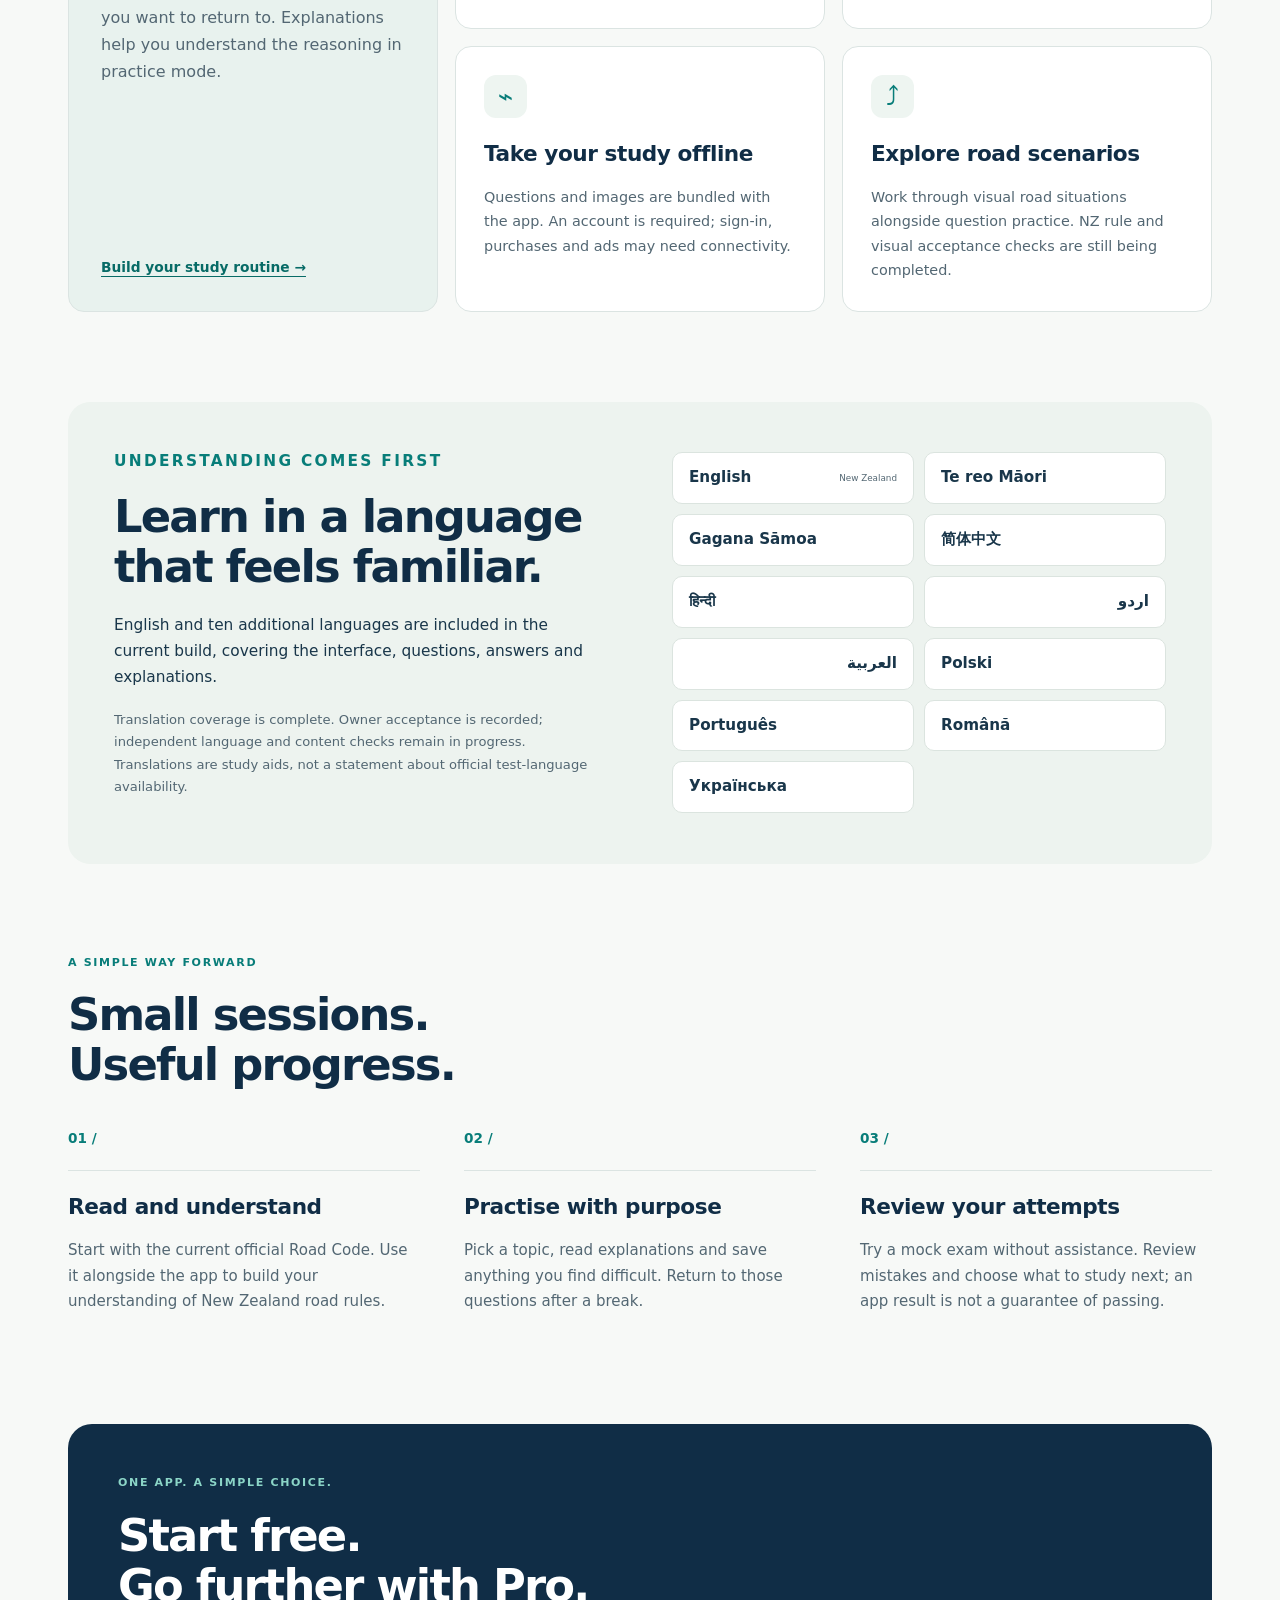
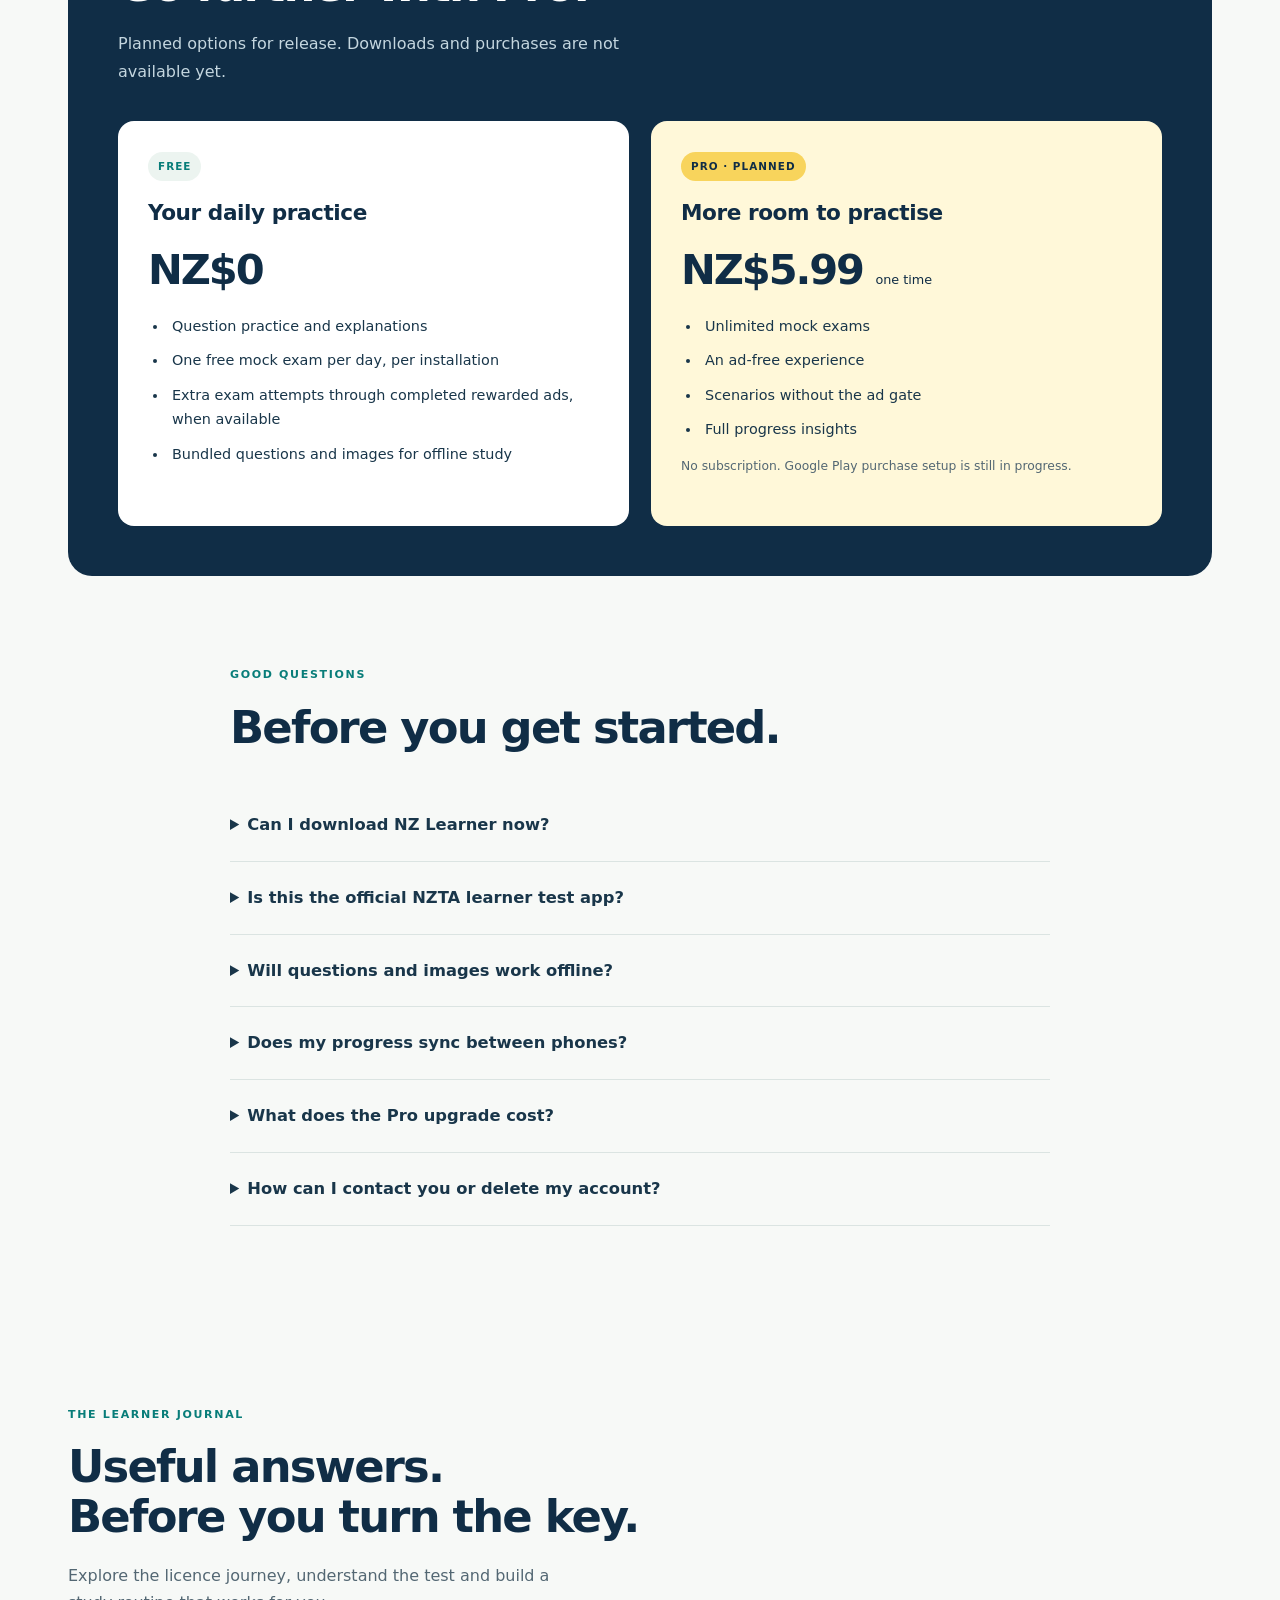
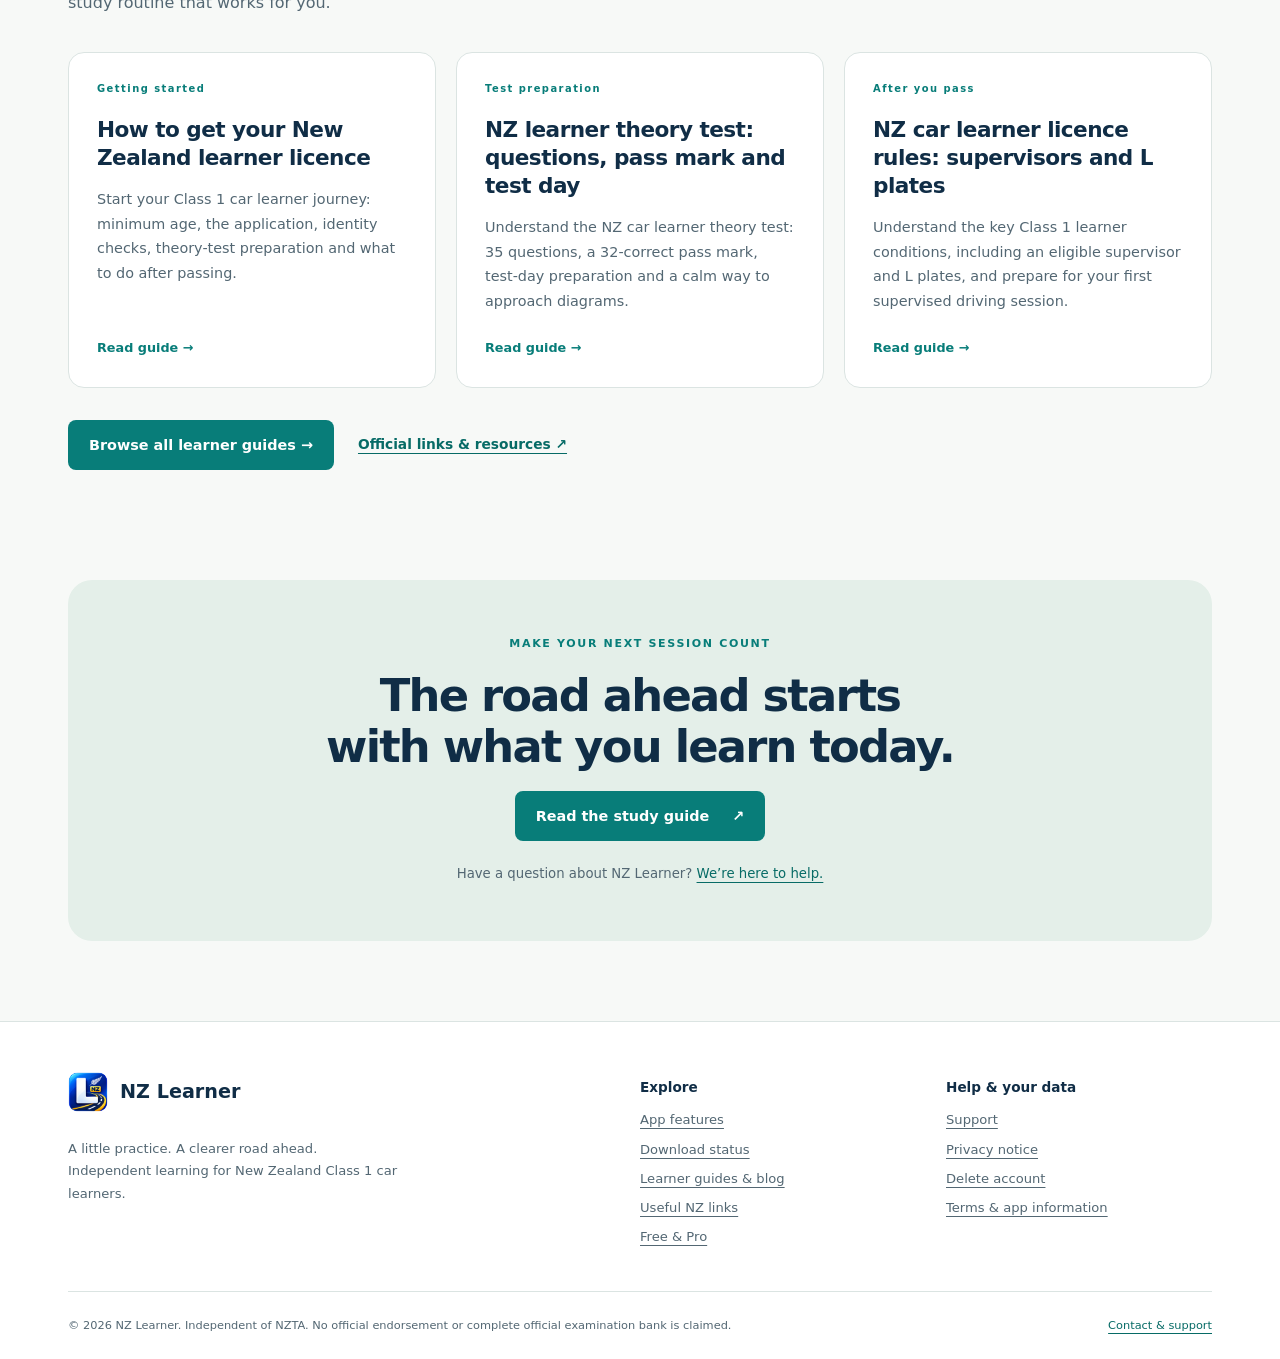
==== commit c232b2f1: "Add NZ learner journal, download and resource pages" ====
--- a/index.html
+++ b/index.html
@@ -1,10 +1,10 @@
 <!doctype html>
 <html lang="en-NZ"><head><meta charset="utf-8"><meta name="viewport" content="width=device-width,initial-scale=1"><title>NZ Learner | New Zealand Learner Licence Practice App</title><meta name="description" content="Prepare for your NZ learner licence with offline question practice, mock exams and explanations. Explore NZ Learner, an independent Android app in preparation."><meta name="robots" content="index,follow"><link rel="canonical" href="https://blue0orbit.github.io/nzlearner-legal/"><meta name="theme-color" content="#102d46"><meta property="og:type" content="website"><meta property="og:locale" content="en_NZ"><meta property="og:site_name" content="NZ Learner"><meta property="og:title" content="NZ Learner | New Zealand Learner Licence Practice App"><meta property="og:description" content="Prepare for your NZ learner licence with offline question practice, mock exams and explanations. Explore NZ Learner, an independent Android app in preparation."><meta property="og:url" content="https://blue0orbit.github.io/nzlearner-legal/"><meta property="og:image" content="https://blue0orbit.github.io/nzlearner-legal/assets/app-icon.png"><meta property="og:image:alt" content="NZ Learner app icon, a white L and silver fern on blue"><meta name="twitter:card" content="summary"><link rel="icon" type="image/png" href="assets/app-icon.png"><link rel="apple-touch-icon" href="assets/app-icon.png"><link rel="stylesheet" href="assets/theme.css"><script type="application/ld+json">{"@context": "https://schema.org", "@type": "WebSite", "name": "NZ Learner | New Zealand Learner Licence Practice App", "url": "https://blue0orbit.github.io/nzlearner-legal/", "description": "Prepare for your NZ learner licence with offline question practice, mock exams and explanations. Explore NZ Learner, an independent Android app in preparation.", "inLanguage": "en-NZ", "publisher": {"@type": "Organization", "name": "NZ Learner", "url": "https://blue0orbit.github.io/nzlearner-legal/", "logo": "https://blue0orbit.github.io/nzlearner-legal/assets/app-icon.png", "email": "blue0orbit@gmail.com"}}</script></head>
-<body><a class="skip" href="#main">Skip to content</a><header class="site-header"><div class="nav-wrap"><a class="brand" href="index.html"><img src="assets/app-icon.png" width="40" height="40" alt=""><span>NZ Learner<small>YOUR ROAD STARTS HERE</small></span></a><nav aria-label="Main navigation"><a href="index.html#features">Features</a><a href="index.html#languages">Languages</a><a href="study-guide.html">Study guide</a><a href="index.html#faq">FAQ</a><a class="nav-contact" href="support.html">Contact us <span aria-hidden="true">↗</span></a></nav></div></header><main id="main" class="landing"><section class="hero"><div class="hero-copy"><p class="status"><span></span> Android app · In preparation</p><p class="eyebrow">NEW ZEALAND LEARNER LICENCE PRACTICE</p><h1>Your first licence.<br>Your next <em>big step.</em></h1><p class="lede">Make the road rules feel familiar. Practise by topic, understand your mistakes and build a steady study habit with NZ Learner.</p><div class="actions"><a class="button" href="#features">Explore the app <span aria-hidden="true">↗</span></a><a class="text-link" href="study-guide.html">Plan your practice <span aria-hidden="true">→</span></a></div><p class="hero-note">Built for Class 1 car learners. Public download coming after release checks.</p></div><div class="journey" aria-label="Illustration of a learning journey from practice to review"><svg class="road" viewBox="0 0 480 540" aria-hidden="true"><path d="M 100 590 C 440 450, 420 350, 240 320 S 15 180, 310 -45" fill="none" stroke="#244c60" stroke-width="115"/><path d="M 100 590 C 440 450, 420 350, 240 320 S 15 180, 310 -45" fill="none" stroke="#f8d45c" stroke-width="3" stroke-dasharray="17 17"/></svg><div class="journey-top"><span class="pill">ONE TOPIC AT A TIME</span><img class="hero-icon" src="assets/app-icon.png" width="94" height="94" alt="NZ Learner app icon"></div><div class="journey-card"><span class="step-icon">01</span><div><small>START WITH CURIOSITY</small><strong>Learn the why.</strong><p>Questions, images and explanations.</p></div></div><div class="journey-card offset"><span class="step-icon yellow">02</span><div><small>BUILD A HABIT</small><strong>Practise. Review. Repeat.</strong><p>Keep tricky topics on your radar.</p></div></div><div class="journey-end"><span aria-hidden="true">↗</span><p>Confidence comes<br>from understanding.</p></div><p class="illustration-note">Learning journey illustration · not an app screenshot</p></div></section>
+<body><a class="skip" href="#main">Skip to content</a><header class="site-header"><div class="nav-wrap"><a class="brand" href="index.html"><img src="assets/app-icon.png" width="40" height="40" alt=""><span>NZ Learner<small>YOUR ROAD STARTS HERE</small></span></a><nav aria-label="Main navigation"><a href="index.html#features">Features</a><a href="index.html#languages">Languages</a><a href="blog.html">Learner guides</a><a href="useful-links.html">Useful links</a><a href="index.html#faq">FAQ</a><a class="nav-contact" href="download.html">Download <span aria-hidden="true">↗</span></a></nav></div></header><main id="main" class="landing"><section class="hero"><div class="hero-copy"><p class="status"><span></span> Android app · In preparation</p><p class="eyebrow">NEW ZEALAND LEARNER LICENCE PRACTICE</p><h1>Your first licence.<br>Your next <em>big step.</em></h1><p class="lede">Make the road rules feel familiar. Practise by topic, understand your mistakes and build a steady study habit with NZ Learner.</p><div class="actions"><a class="button" href="download.html">Get the app <span aria-hidden="true">↗</span></a><a class="text-link" href="study-guide.html">Plan your practice <span aria-hidden="true">→</span></a></div><p class="hero-note">Built for Class 1 car learners. Public download coming after release checks.</p></div><div class="journey" aria-label="Illustration of a learning journey from practice to review"><svg class="road" viewBox="0 0 480 540" aria-hidden="true"><path d="M 100 590 C 440 450, 420 350, 240 320 S 15 180, 310 -45" fill="none" stroke="#244c60" stroke-width="115"/><path d="M 100 590 C 440 450, 420 350, 240 320 S 15 180, 310 -45" fill="none" stroke="#f8d45c" stroke-width="3" stroke-dasharray="17 17"/></svg><div class="journey-top"><span class="pill">ONE TOPIC AT A TIME</span><img class="hero-icon" src="assets/app-icon.png" width="94" height="94" alt="NZ Learner app icon"></div><div class="journey-card"><span class="step-icon">01</span><div><small>START WITH CURIOSITY</small><strong>Learn the why.</strong><p>Questions, images and explanations.</p></div></div><div class="journey-card offset"><span class="step-icon yellow">02</span><div><small>BUILD A HABIT</small><strong>Practise. Review. Repeat.</strong><p>Keep tricky topics on your radar.</p></div></div><div class="journey-end"><span aria-hidden="true">↗</span><p>Confidence comes<br>from understanding.</p></div><p class="illustration-note">Learning journey illustration · not an app screenshot</p></div></section>
 <section class="stats" aria-label="Current app content"><div><strong>366</strong><span>practice questions</span></div><div><strong>12</strong><span>topic categories</span></div><div><strong>203</strong><span>bundled images</span></div><div><strong>Offline</strong><span>installed study content</span></div></section>
 <section class="section" id="features"><div class="section-heading"><p class="eyebrow">LESS GUESSING. MORE UNDERSTANDING.</p><h2>A study routine<br>that goes with you.</h2><p>Short sessions on the bus. A focused review at home. Make space for learning, wherever your day takes you.</p></div><div class="feature-grid"><article class="feature featured"><span class="feature-symbol" aria-hidden="true">◎</span><h3>Focus on one topic</h3><p>Explore 12 categories, search questions and bookmark the ones you want to return to. Explanations help you understand the reasoning in practice mode.</p><a href="study-guide.html">Build your study routine →</a></article><article class="feature"><span class="feature-symbol" aria-hidden="true">◷</span><h3>Try a mock exam</h3><p>Put your learning into practice with timed attempts, then review your results. Assisted attempts are labelled and excluded from readiness evidence.</p></article><article class="feature"><span class="feature-symbol" aria-hidden="true">↗</span><h3>See where to focus</h3><p>Use topic progress, saved questions and exam history to choose your next session. Progress is stored on your installation.</p></article><article class="feature"><span class="feature-symbol" aria-hidden="true">⌁</span><h3>Take your study offline</h3><p>Questions and images are bundled with the app. An account is required; sign-in, purchases and ads may need connectivity.</p></article><article class="feature"><span class="feature-symbol" aria-hidden="true">⤴</span><h3>Explore road scenarios</h3><p>Work through visual road situations alongside question practice. NZ rule and visual acceptance checks are still being completed.</p></article></div></section>
 <section class="language-section section" id="languages"><div><p class="eyebrow">UNDERSTANDING COMES FIRST</p><h2>Learn in a language<br>that feels familiar.</h2><p>English and ten additional languages are included in the current build, covering the interface, questions, answers and explanations.</p><p class="muted">Translation coverage is complete. Owner acceptance is recorded; independent language and content checks remain in progress. Translations are study aids, not a statement about official test-language availability.</p></div><div class="languages" aria-label="Included languages"><span>English <small>New Zealand</small></span><span lang="mi">Te reo Māori</span><span lang="sm">Gagana Sāmoa</span><span lang="zh-Hans">简体中文</span><span lang="hi">हिन्दी</span><span lang="ur" dir="rtl">اردو</span><span lang="ar" dir="rtl">العربية</span><span lang="pl">Polski</span><span lang="pt">Português</span><span lang="ro">Română</span><span lang="uk">Українська</span></div></section>
 <section class="section steps"><div class="section-heading"><p class="eyebrow">A SIMPLE WAY FORWARD</p><h2>Small sessions.<br>Useful progress.</h2></div><div class="three-grid"><article><span class="number">01 /</span><h3>Read and understand</h3><p>Start with the current official Road Code. Use it alongside the app to build your understanding of New Zealand road rules.</p></article><article><span class="number">02 /</span><h3>Practise with purpose</h3><p>Pick a topic, read explanations and save anything you find difficult. Return to those questions after a break.</p></article><article><span class="number">03 /</span><h3>Review your attempts</h3><p>Try a mock exam without assistance. Review mistakes and choose what to study next; an app result is not a guarantee of passing.</p></article></div></section>
 <section class="section pricing-section" id="pricing"><div class="section-heading"><p class="eyebrow">ONE APP. A SIMPLE CHOICE.</p><h2>Start free.<br>Go further with Pro.</h2><p>Planned options for release. Downloads and purchases are not available yet.</p></div><div class="pricing-grid"><article class="price-card"><span class="pill">FREE</span><h3>Your daily practice</h3><p class="price">NZ$0</p><ul><li>Question practice and explanations</li><li>One free mock exam per day, per installation</li><li>Extra exam attempts through completed rewarded ads, when available</li><li>Bundled questions and images for offline study</li></ul></article><article class="price-card pro"><span class="pill">PRO · PLANNED</span><h3>More room to practise</h3><p class="price">NZ$5.99 <small>one time</small></p><ul><li>Unlimited mock exams</li><li>An ad-free experience</li><li>Scenarios without the ad gate</li><li>Full progress insights</li></ul><p>No subscription. Google Play purchase setup is still in progress.</p></article></div></section>
 <section class="section faq" id="faq"><div class="section-heading"><p class="eyebrow">GOOD QUESTIONS</p><h2>Before you get started.</h2></div><details><summary>Can I download NZ Learner now?</summary><p>Not yet. The Android app is being tested and prepared for release. This site describes the current build and planned pricing. A verified Google Play link will be added when it is available.</p></details><details><summary>Is this the official NZTA learner test app?</summary><p>No. NZ Learner is an independent study app and is not affiliated with or endorsed by NZTA. Its 366-question bank is not claimed to be the complete official examination bank. Study the <a href="https://www.nzta.govt.nz/roadcode/">official NZTA Road Code</a> alongside your practice.</p></details><details><summary>Will questions and images work offline?</summary><p>Yes, the installed app bundles its study questions, translations and images. Accounts are mandatory, and authentication, purchases and advertising may need an internet connection.</p></details><details><summary>Does my progress sync between phones?</summary><p>No. Progress, bookmarks and daily exam allowances are local to each installation. Clearing storage or uninstalling can remove local learning records. Purchase checking is client-side; there is no server-verified billing or cross-device quota enforcement.</p></details><details><summary>What does the Pro upgrade cost?</summary><p>The approved planned price is NZ$5.99 as a single, one-time purchase. It is not a subscription. The Play product is not available for purchase yet.</p></details><details><summary>How can I contact you or delete my account?</summary><p>Email <a href="mailto:blue0orbit@gmail.com">blue0orbit@gmail.com</a>. Visit <a href="support.html">support</a> for help or follow the <a href="data-deletion.html">account-deletion instructions</a>, including requests made without the app.</p></details></section>
-<section class="closing"><p class="eyebrow">MAKE YOUR NEXT SESSION COUNT</p><h2>The road ahead starts<br>with what you learn today.</h2><a class="button" href="study-guide.html">Read the study guide <span aria-hidden="true">↗</span></a><p>Have a question about NZ Learner? <a href="support.html">We’re here to help.</a></p></section></main><footer class="site-footer"><div class="footer-grid"><div><a class="brand" href="index.html"><img src="assets/app-icon.png" width="40" height="40" alt=""><span>NZ Learner</span></a><p>A little practice. A clearer road ahead.<br>Independent learning for New Zealand Class 1 car learners.</p></div><div><h2>Explore</h2><a href="index.html#features">App features</a><a href="study-guide.html">Study guide</a><a href="index.html#pricing">Free &amp; Pro</a></div><div><h2>Help &amp; your data</h2><a href="support.html">Support</a><a href="privacy-policy.html">Privacy notice</a><a href="data-deletion.html">Delete account</a><a href="terms-of-service.html">Terms &amp; app information</a></div></div><div class="footer-bottom"><p>© 2026 NZ Learner. Independent of NZTA. No official endorsement or complete official examination bank is claimed.</p><a href="mailto:blue0orbit@gmail.com">blue0orbit@gmail.com</a></div></footer></body></html>+<section class="section"><div class="section-heading"><p class="eyebrow">THE LEARNER JOURNAL</p><h2>Useful answers.<br>Before you turn the key.</h2><p>Explore the licence journey, understand the test and build a study routine that works for you.</p></div><div class="guide-grid"><article class="guide-card"><p class="eyebrow">Getting started</p><h3><a href="how-to-get-nz-learner-licence.html">How to get your New Zealand learner licence</a></h3><p>Start your Class 1 car learner journey: minimum age, the application, identity checks, theory-test preparation and what to do after passing.</p><span class="read-link">Read guide <span aria-hidden="true">→</span></span></article><article class="guide-card"><p class="eyebrow">Test preparation</p><h3><a href="nz-learner-theory-test-day.html">NZ learner theory test: questions, pass mark and test day</a></h3><p>Understand the NZ car learner theory test: 35 questions, a 32-correct pass mark, test-day preparation and a calm way to approach diagrams.</p><span class="read-link">Read guide <span aria-hidden="true">→</span></span></article><article class="guide-card"><p class="eyebrow">After you pass</p><h3><a href="nz-learner-licence-rules.html">NZ car learner licence rules: supervisors and L plates</a></h3><p>Understand the key Class 1 learner conditions, including an eligible supervisor and L plates, and prepare for your first supervised driving session.</p><span class="read-link">Read guide <span aria-hidden="true">→</span></span></article></div><p class="section-actions"><a class="button" href="blog.html">Browse all learner guides →</a><a class="text-link" href="useful-links.html">Official links &amp; resources ↗</a></p></section><section class="closing"><p class="eyebrow">MAKE YOUR NEXT SESSION COUNT</p><h2>The road ahead starts<br>with what you learn today.</h2><a class="button" href="study-guide.html">Read the study guide <span aria-hidden="true">↗</span></a><p>Have a question about NZ Learner? <a href="support.html">We’re here to help.</a></p></section></main><footer class="site-footer"><div class="footer-grid"><div><a class="brand" href="index.html"><img src="assets/app-icon.png" width="40" height="40" alt=""><span>NZ Learner</span></a><p>A little practice. A clearer road ahead.<br>Independent learning for New Zealand Class 1 car learners.</p></div><div><h2>Explore</h2><a href="index.html#features">App features</a><a href="download.html">Download status</a><a href="blog.html">Learner guides &amp; blog</a><a href="useful-links.html">Useful NZ links</a><a href="index.html#pricing">Free &amp; Pro</a></div><div><h2>Help &amp; your data</h2><a href="support.html">Support</a><a href="privacy-policy.html">Privacy notice</a><a href="data-deletion.html">Delete account</a><a href="terms-of-service.html">Terms &amp; app information</a></div></div><div class="footer-bottom"><p>© 2026 NZ Learner. Independent of NZTA. No official endorsement or complete official examination bank is claimed.</p><a href="support.html">Contact &amp; support</a></div></footer></body></html>
--- a/assets/theme.css
+++ b/assets/theme.css
@@ -2,3 +2,6 @@
 @media(max-width:900px){.nav-wrap{align-items:flex-start;gap:20px}nav{gap:12px 20px;justify-content:flex-end}.hero{gap:28px}.hero h1{font-size:3.25rem}.journey{padding:22px;min-height:490px}.journey-card{padding:14px;gap:10px}.journey-card.offset{margin-left:15px}.feature-grid{grid-template-columns:1fr 1fr}.featured{grid-column:span 2;grid-row:auto!important}.language-section{gap:30px;padding:30px}.three-grid{gap:25px}.pricing-section{padding:35px}}
 @media(max-width:650px){.nav-wrap{padding:17px 20px;display:block}.brand{font-size:1.08rem}nav{justify-content:flex-start;margin-top:17px;gap:6px 20px}nav a{font-size:.79rem}.nav-contact{border:0;padding:8px 0}.landing{padding:0 20px}.hero{grid-template-columns:1fr;padding:35px 0;gap:30px}.hero h1{font-size:clamp(2.8rem,10.7vw,3.8rem)}.lede{font-size:1.05rem}.journey{min-height:470px;max-width:460px;width:100%;margin:auto}.journey-card{max-width:300px;padding:18px}.journey-card.offset{margin-left:auto}.stats{grid-template-columns:1fr 1fr;gap:20px 0;padding:24px 0}.stats div{padding:0 18px!important}.stats div:nth-child(2){border:0}.stats strong{font-size:1.7rem}.section{padding:55px 0}.feature-grid,.three-grid,.pricing-grid,.language-section{grid-template-columns:1fr}.feature.featured{grid-column:auto}.feature{padding:24px}.language-section{padding:28px 22px;gap:20px}.languages{gap:8px}.languages>span{padding:10px;font-size:.88rem}.three-grid{gap:20px}.number{padding-bottom:12px;margin-bottom:18px}.pricing-section{padding:30px 20px}.price-card{padding:24px}.closing{margin-bottom:45px;padding:40px 20px}.closing br{display:none}.footer-grid{grid-template-columns:1fr 1fr;gap:25px}.footer-grid>div:first-child{grid-column:span 2}.footer-bottom{display:block}.footer-bottom p{margin-bottom:16px}.document{padding:38px 20px 55px}.cards{grid-template-columns:1fr}.actions{gap:16px}.site-footer{padding:35px 20px 22px}}
 @media(prefers-reduced-motion:no-preference){html{scroll-behavior:smooth}a{transition:background-color .15s,color .15s}}@media print{.site-header,.site-footer,.actions,.closing{display:none}body{background:white}.landing,.document{max-width:none;padding:0}.journey{display:none}.hero{display:block}.section{padding:20px 0}.pricing-section{background:white;color:var(--ink)}.pricing-section h2{color:var(--ink)}}
+
+/* Learner journal, resources and release page */
+.guide-grid{display:grid;grid-template-columns:repeat(auto-fit,minmax(min(100%,240px),1fr));gap:20px;margin:32px 0}.guide-card{padding:28px;border:1px solid var(--line);border-radius:16px;background:white;display:flex;flex-direction:column}.guide-card h3,.document .guide-card h2{font-size:1.35rem;line-height:1.3;margin:0 0 15px;letter-spacing:-.025em}.guide-card h3 a,.guide-card h2 a{text-decoration:none;color:var(--navy)}.guide-card h3 a:hover,.guide-card h2 a:hover{text-decoration:underline;color:var(--teal)}.guide-card p:not(.eyebrow){font-size:.9rem;color:var(--muted);margin:0 0 24px}.guide-card .eyebrow{font-size:.62rem;margin-bottom:18px}.read-link,.guide-card small{margin-top:auto;color:var(--teal);font-size:.8rem;font-weight:700}.resource-banner,.release-card,.article-checklist{padding:30px;border-radius:18px;background:#e7f1ec;margin:35px 0}.resource-banner h2,.release-card h2,.article-checklist h2{margin-top:12px}.release-card{background:var(--navy);color:#d1dfe8}.release-card h2{color:white}.release-card .secondary{background:var(--yellow);color:var(--navy)}.release-card .text-link{color:white;display:inline-block;margin:16px}.download-intro{display:flex;align-items:center;gap:25px}.download-intro img{border-radius:25px;flex-shrink:0}.download-intro h1{font-size:clamp(2.2rem,4vw,3.2rem)}.breadcrumbs{justify-content:flex-start;gap:12px;font-size:.8rem;margin:0 0 30px}.breadcrumbs a{font-size:.8rem}.article-meta{font-size:.8rem;color:var(--muted)}.article-toc{background:white;border:1px solid var(--line);padding:24px 28px;border-radius:16px;margin:30px 0}.article-toc h2{font-size:1.1rem;margin:0}.article-toc ol{padding-left:21px;margin-bottom:0}.article-toc a{font-size:.92rem}.source-link{font-size:.82rem;color:var(--muted)}.related{border-top:1px solid var(--line);margin-top:48px;padding-top:35px}.related h2{margin-top:8px}.section-actions{display:flex;gap:24px;align-items:center;flex-wrap:wrap}.document section[id]{scroll-margin-top:30px}@media(max-width:650px){.download-intro{display:block}.download-intro img{width:86px;height:86px;margin-bottom:20px}.resource-banner,.release-card,.article-checklist{padding:24px}.guide-card{padding:24px}.breadcrumbs{margin-top:0}.release-card .text-link{margin-left:0}.guide-grid{grid-template-columns:1fr}}
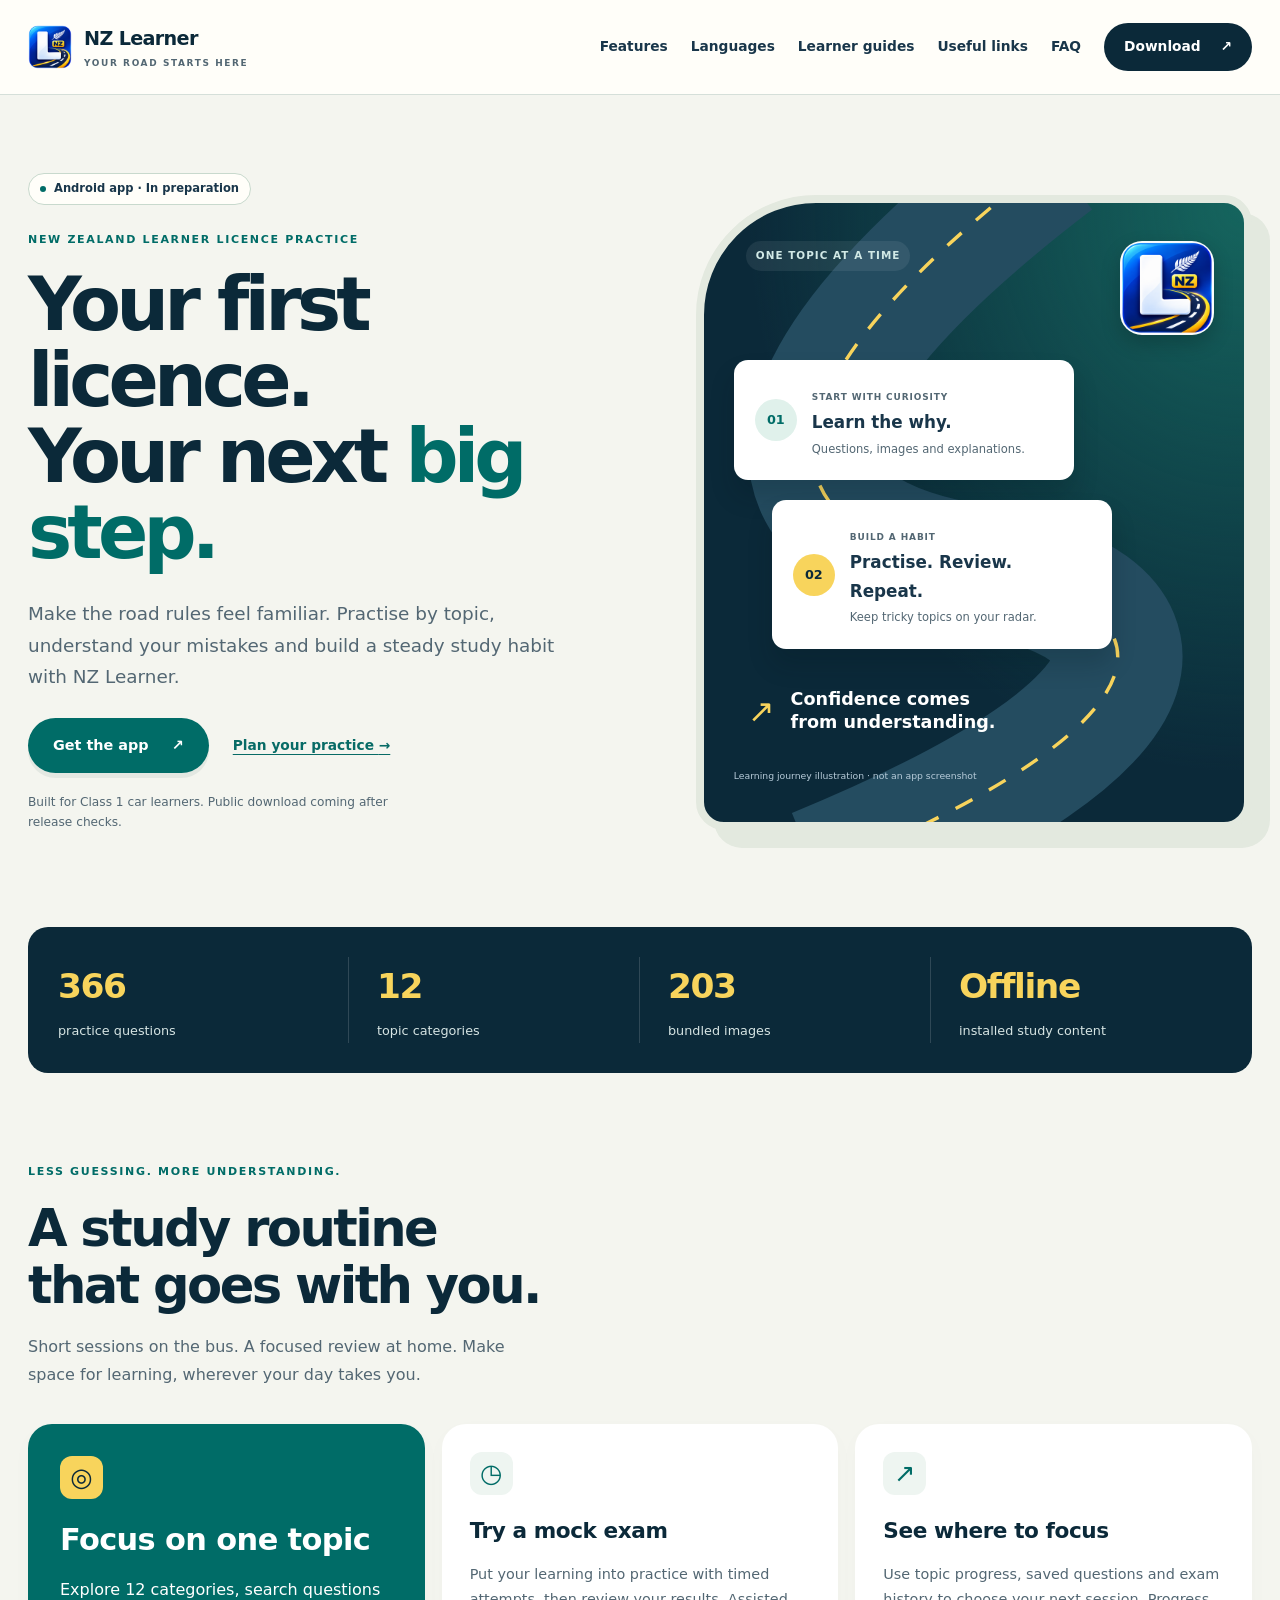
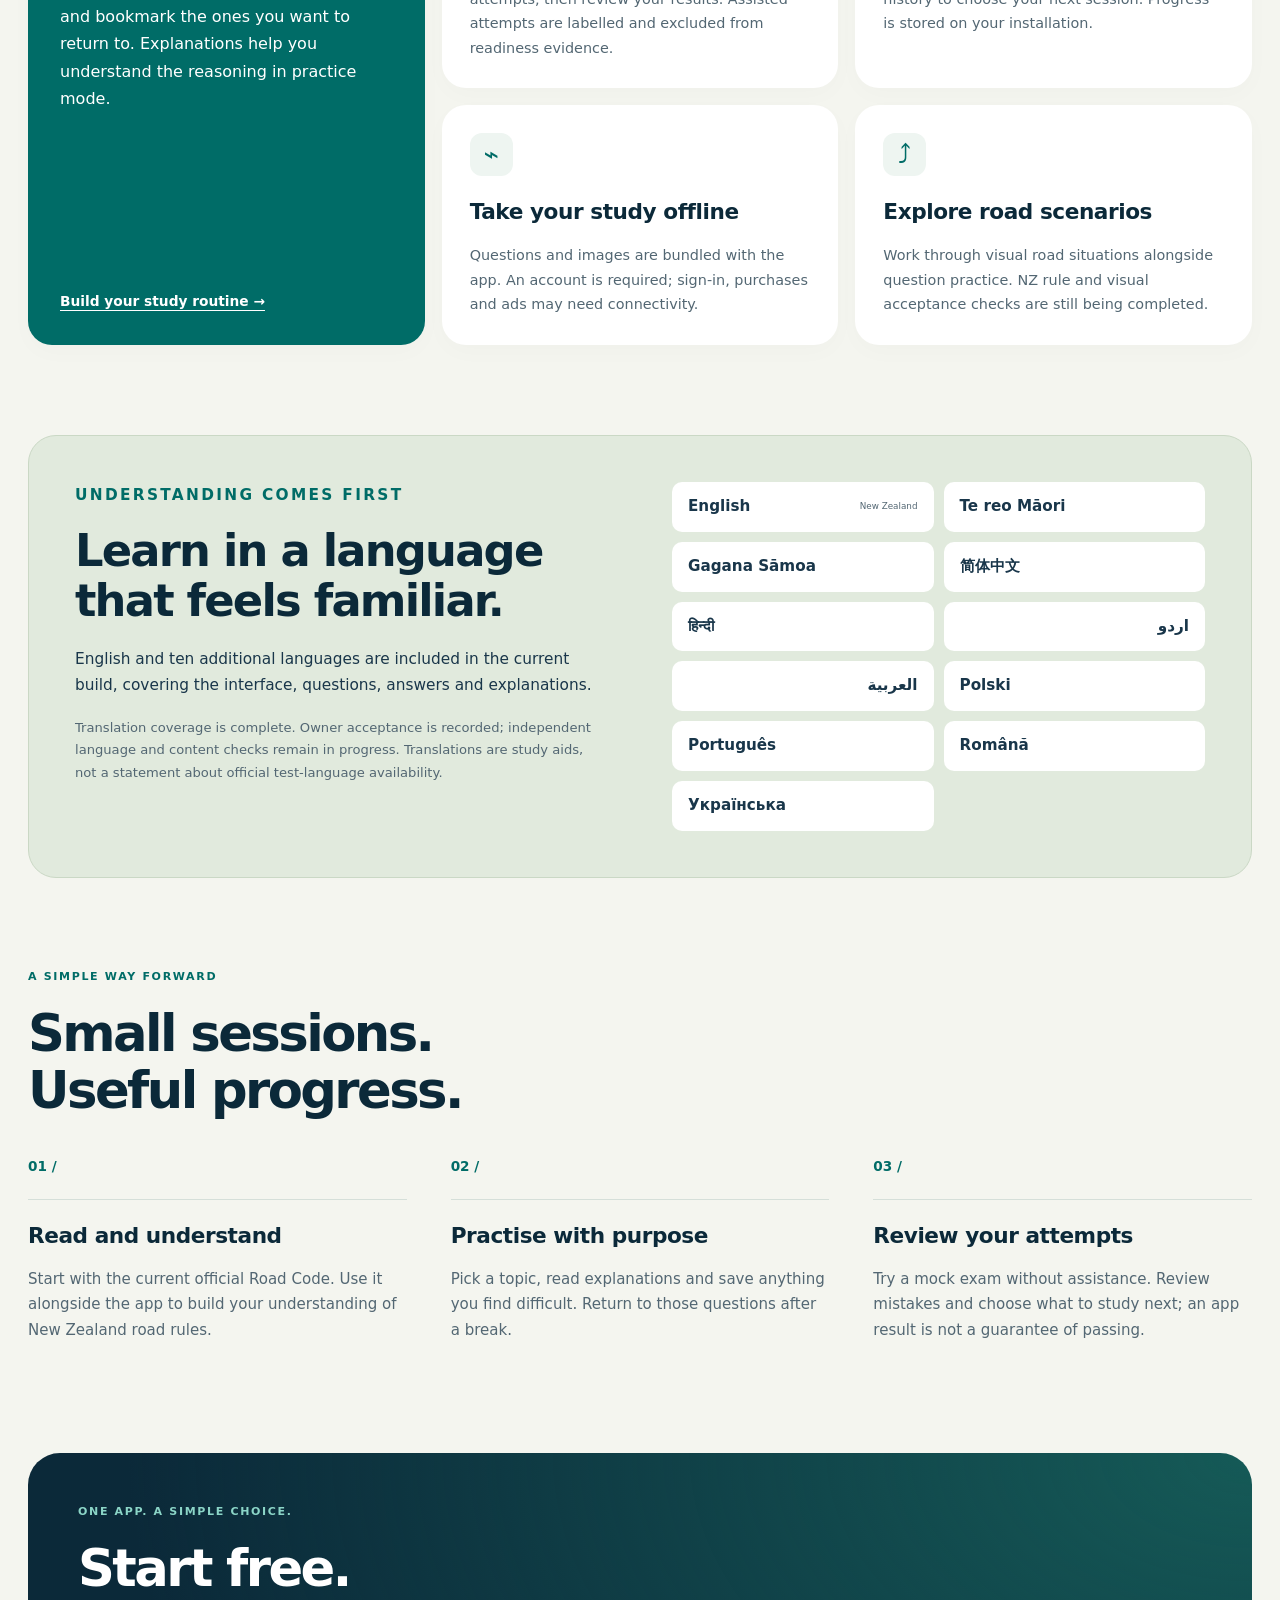
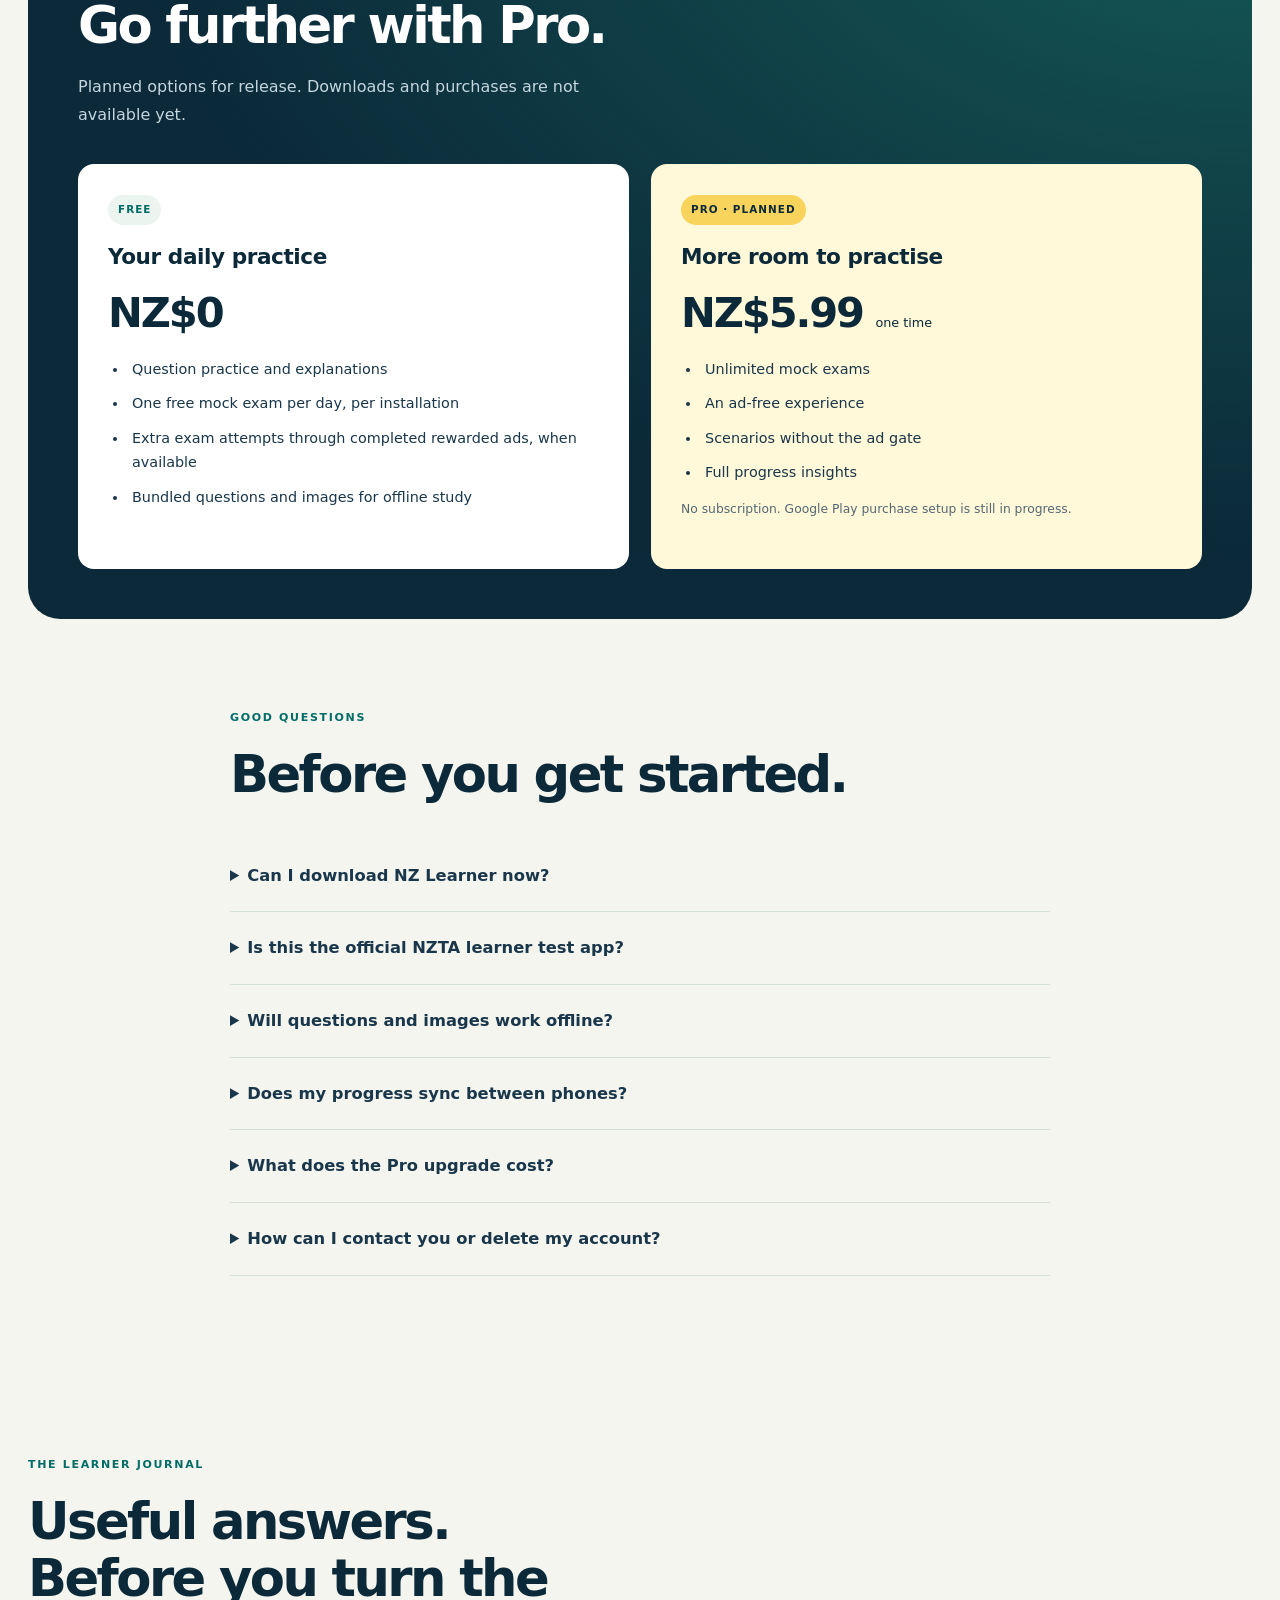
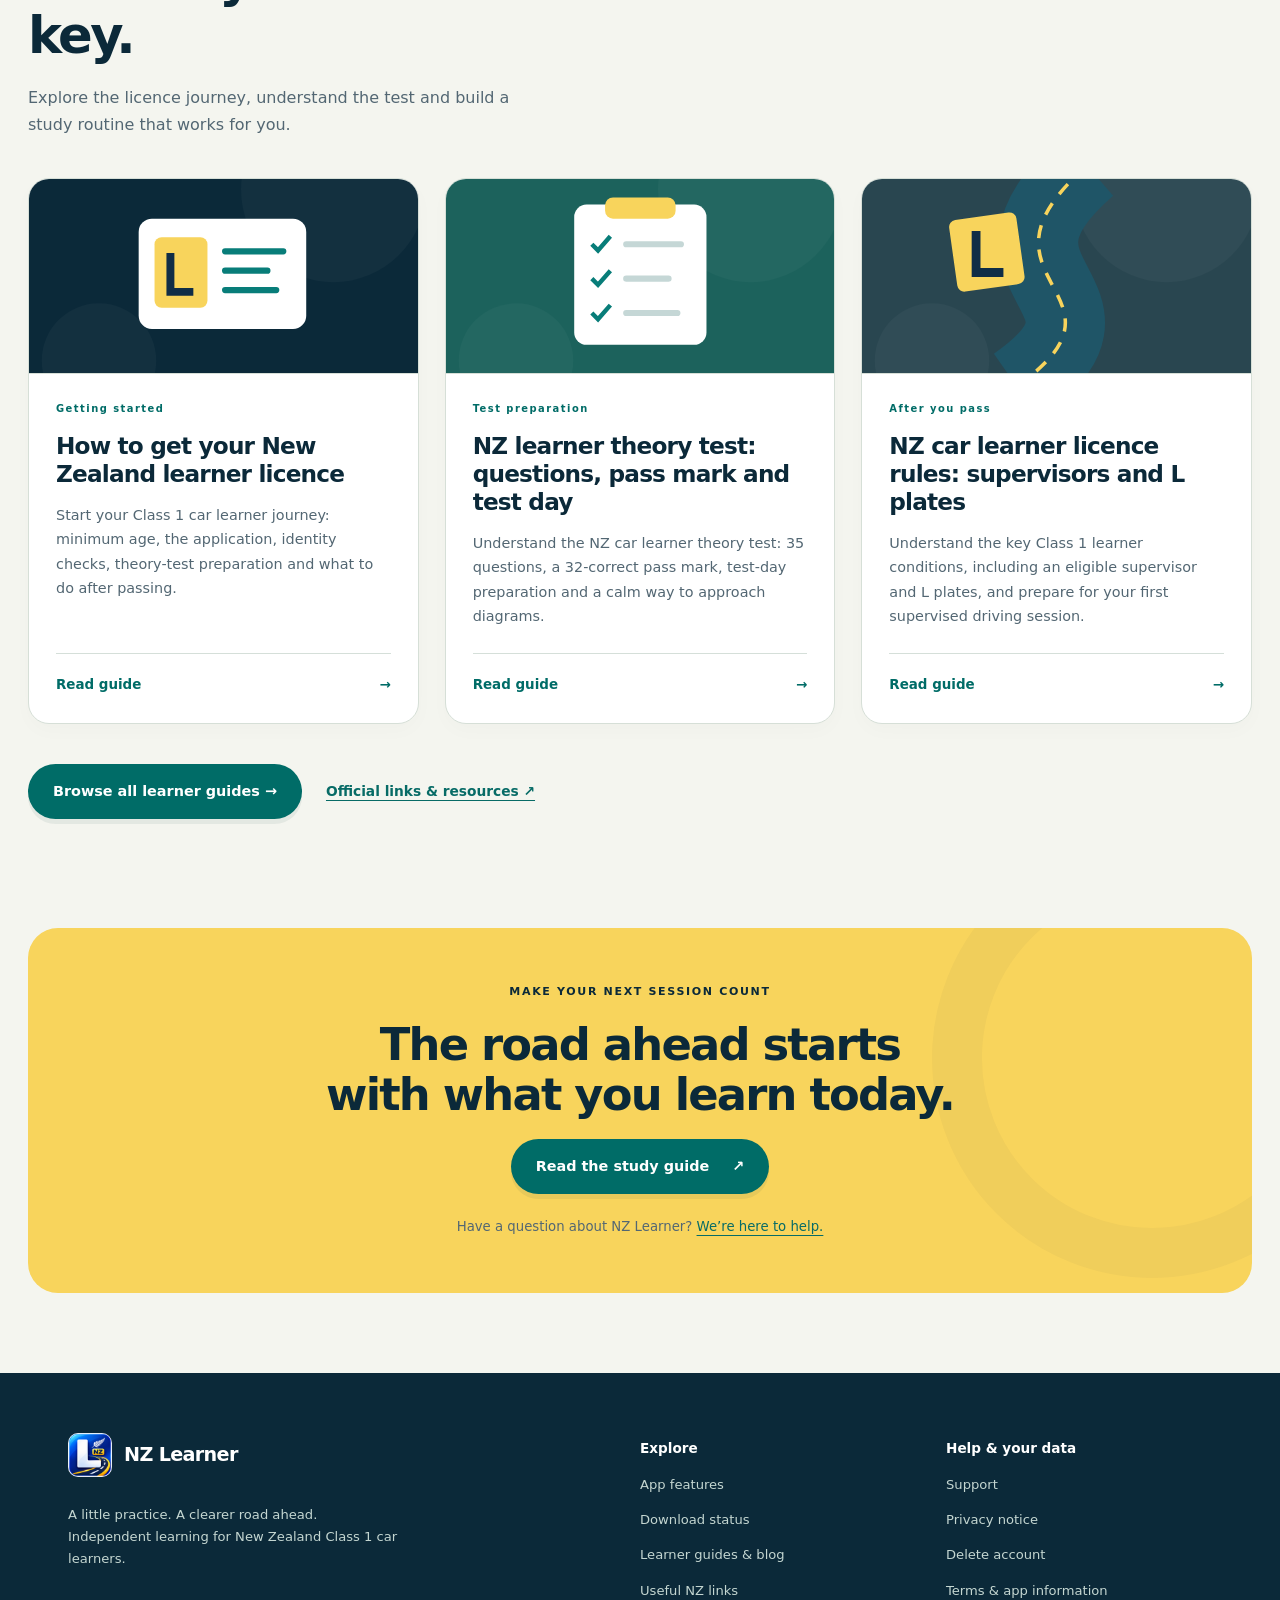
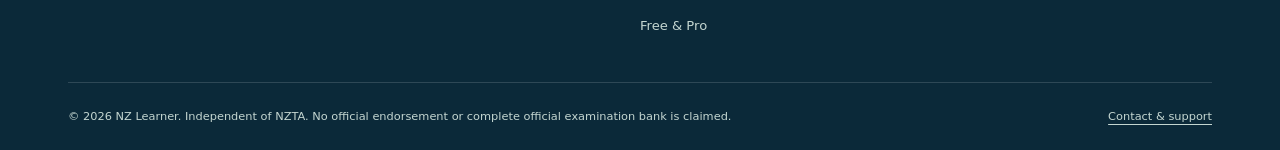
==== commit 8af90cdd: "Add illustrated editorial layouts across NZ site" ====
--- a/index.html
+++ b/index.html
@@ -1,10 +1,10 @@
 <!doctype html>
-<html lang="en-NZ"><head><meta charset="utf-8"><meta name="viewport" content="width=device-width,initial-scale=1"><title>NZ Learner | New Zealand Learner Licence Practice App</title><meta name="description" content="Prepare for your NZ learner licence with offline question practice, mock exams and explanations. Explore NZ Learner, an independent Android app in preparation."><meta name="robots" content="index,follow"><link rel="canonical" href="https://blue0orbit.github.io/nzlearner-legal/"><meta name="theme-color" content="#102d46"><meta property="og:type" content="website"><meta property="og:locale" content="en_NZ"><meta property="og:site_name" content="NZ Learner"><meta property="og:title" content="NZ Learner | New Zealand Learner Licence Practice App"><meta property="og:description" content="Prepare for your NZ learner licence with offline question practice, mock exams and explanations. Explore NZ Learner, an independent Android app in preparation."><meta property="og:url" content="https://blue0orbit.github.io/nzlearner-legal/"><meta property="og:image" content="https://blue0orbit.github.io/nzlearner-legal/assets/app-icon.png"><meta property="og:image:alt" content="NZ Learner app icon, a white L and silver fern on blue"><meta name="twitter:card" content="summary"><link rel="icon" type="image/png" href="assets/app-icon.png"><link rel="apple-touch-icon" href="assets/app-icon.png"><link rel="stylesheet" href="assets/theme.css"><script type="application/ld+json">{"@context": "https://schema.org", "@type": "WebSite", "name": "NZ Learner | New Zealand Learner Licence Practice App", "url": "https://blue0orbit.github.io/nzlearner-legal/", "description": "Prepare for your NZ learner licence with offline question practice, mock exams and explanations. Explore NZ Learner, an independent Android app in preparation.", "inLanguage": "en-NZ", "publisher": {"@type": "Organization", "name": "NZ Learner", "url": "https://blue0orbit.github.io/nzlearner-legal/", "logo": "https://blue0orbit.github.io/nzlearner-legal/assets/app-icon.png", "email": "blue0orbit@gmail.com"}}</script></head>
-<body><a class="skip" href="#main">Skip to content</a><header class="site-header"><div class="nav-wrap"><a class="brand" href="index.html"><img src="assets/app-icon.png" width="40" height="40" alt=""><span>NZ Learner<small>YOUR ROAD STARTS HERE</small></span></a><nav aria-label="Main navigation"><a href="index.html#features">Features</a><a href="index.html#languages">Languages</a><a href="blog.html">Learner guides</a><a href="useful-links.html">Useful links</a><a href="index.html#faq">FAQ</a><a class="nav-contact" href="download.html">Download <span aria-hidden="true">↗</span></a></nav></div></header><main id="main" class="landing"><section class="hero"><div class="hero-copy"><p class="status"><span></span> Android app · In preparation</p><p class="eyebrow">NEW ZEALAND LEARNER LICENCE PRACTICE</p><h1>Your first licence.<br>Your next <em>big step.</em></h1><p class="lede">Make the road rules feel familiar. Practise by topic, understand your mistakes and build a steady study habit with NZ Learner.</p><div class="actions"><a class="button" href="download.html">Get the app <span aria-hidden="true">↗</span></a><a class="text-link" href="study-guide.html">Plan your practice <span aria-hidden="true">→</span></a></div><p class="hero-note">Built for Class 1 car learners. Public download coming after release checks.</p></div><div class="journey" aria-label="Illustration of a learning journey from practice to review"><svg class="road" viewBox="0 0 480 540" aria-hidden="true"><path d="M 100 590 C 440 450, 420 350, 240 320 S 15 180, 310 -45" fill="none" stroke="#244c60" stroke-width="115"/><path d="M 100 590 C 440 450, 420 350, 240 320 S 15 180, 310 -45" fill="none" stroke="#f8d45c" stroke-width="3" stroke-dasharray="17 17"/></svg><div class="journey-top"><span class="pill">ONE TOPIC AT A TIME</span><img class="hero-icon" src="assets/app-icon.png" width="94" height="94" alt="NZ Learner app icon"></div><div class="journey-card"><span class="step-icon">01</span><div><small>START WITH CURIOSITY</small><strong>Learn the why.</strong><p>Questions, images and explanations.</p></div></div><div class="journey-card offset"><span class="step-icon yellow">02</span><div><small>BUILD A HABIT</small><strong>Practise. Review. Repeat.</strong><p>Keep tricky topics on your radar.</p></div></div><div class="journey-end"><span aria-hidden="true">↗</span><p>Confidence comes<br>from understanding.</p></div><p class="illustration-note">Learning journey illustration · not an app screenshot</p></div></section>
+<html lang="en-NZ"><head><meta charset="utf-8"><meta name="viewport" content="width=device-width,initial-scale=1"><title>NZ Learner | New Zealand Learner Licence Practice App</title><meta name="description" content="Prepare for your NZ learner licence with offline question practice, mock exams and explanations. Explore NZ Learner, an independent Android app in preparation."><meta name="robots" content="index,follow"><link rel="canonical" href="https://blue0orbit.github.io/nzlearner-legal/"><meta name="theme-color" content="#102d46"><meta property="og:type" content="website"><meta property="og:locale" content="en_NZ"><meta property="og:site_name" content="NZ Learner"><meta property="og:title" content="NZ Learner | New Zealand Learner Licence Practice App"><meta property="og:description" content="Prepare for your NZ learner licence with offline question practice, mock exams and explanations. Explore NZ Learner, an independent Android app in preparation."><meta property="og:url" content="https://blue0orbit.github.io/nzlearner-legal/"><meta property="og:image" content="https://blue0orbit.github.io/nzlearner-legal/assets/app-icon.png"><meta property="og:image:alt" content="NZ Learner app icon, a white L and silver fern on blue"><meta name="twitter:card" content="summary"><link rel="icon" type="image/png" href="assets/app-icon.png"><link rel="apple-touch-icon" href="assets/app-icon.png"><link rel="stylesheet" href="assets/theme.css?v=20260924b"><script type="application/ld+json">{"@context": "https://schema.org", "@type": "WebSite", "name": "NZ Learner | New Zealand Learner Licence Practice App", "url": "https://blue0orbit.github.io/nzlearner-legal/", "description": "Prepare for your NZ learner licence with offline question practice, mock exams and explanations. Explore NZ Learner, an independent Android app in preparation.", "inLanguage": "en-NZ", "publisher": {"@type": "Organization", "name": "NZ Learner", "url": "https://blue0orbit.github.io/nzlearner-legal/", "logo": "https://blue0orbit.github.io/nzlearner-legal/assets/app-icon.png", "email": "blue0orbit@gmail.com"}}</script></head>
+<body class="page-index"><a class="skip" href="#main">Skip to content</a><header class="site-header"><div class="nav-wrap"><a class="brand" href="index.html"><img src="assets/app-icon.png" width="40" height="40" alt=""><span>NZ Learner<small>YOUR ROAD STARTS HERE</small></span></a><nav aria-label="Main navigation"><a href="index.html#features">Features</a><a href="index.html#languages">Languages</a><a href="blog.html">Learner guides</a><a href="useful-links.html">Useful links</a><a href="index.html#faq">FAQ</a><a class="nav-contact" href="download.html">Download <span aria-hidden="true">↗</span></a></nav></div></header><main id="main" class="landing"><section class="hero"><div class="hero-copy"><p class="status"><span></span> Android app · In preparation</p><p class="eyebrow">NEW ZEALAND LEARNER LICENCE PRACTICE</p><h1>Your first licence.<br>Your next <em>big step.</em></h1><p class="lede">Make the road rules feel familiar. Practise by topic, understand your mistakes and build a steady study habit with NZ Learner.</p><div class="actions"><a class="button" href="download.html">Get the app <span aria-hidden="true">↗</span></a><a class="text-link" href="study-guide.html">Plan your practice <span aria-hidden="true">→</span></a></div><p class="hero-note">Built for Class 1 car learners. Public download coming after release checks.</p></div><div class="journey" aria-label="Illustration of a learning journey from practice to review"><svg class="road" viewBox="0 0 480 540" aria-hidden="true"><path d="M 100 590 C 440 450, 420 350, 240 320 S 15 180, 310 -45" fill="none" stroke="#244c60" stroke-width="115"/><path d="M 100 590 C 440 450, 420 350, 240 320 S 15 180, 310 -45" fill="none" stroke="#f8d45c" stroke-width="3" stroke-dasharray="17 17"/></svg><div class="journey-top"><span class="pill">ONE TOPIC AT A TIME</span><img class="hero-icon" src="assets/app-icon.png" width="94" height="94" alt="NZ Learner app icon"></div><div class="journey-card"><span class="step-icon">01</span><div><small>START WITH CURIOSITY</small><strong>Learn the why.</strong><p>Questions, images and explanations.</p></div></div><div class="journey-card offset"><span class="step-icon yellow">02</span><div><small>BUILD A HABIT</small><strong>Practise. Review. Repeat.</strong><p>Keep tricky topics on your radar.</p></div></div><div class="journey-end"><span aria-hidden="true">↗</span><p>Confidence comes<br>from understanding.</p></div><p class="illustration-note">Learning journey illustration · not an app screenshot</p></div></section>
 <section class="stats" aria-label="Current app content"><div><strong>366</strong><span>practice questions</span></div><div><strong>12</strong><span>topic categories</span></div><div><strong>203</strong><span>bundled images</span></div><div><strong>Offline</strong><span>installed study content</span></div></section>
 <section class="section" id="features"><div class="section-heading"><p class="eyebrow">LESS GUESSING. MORE UNDERSTANDING.</p><h2>A study routine<br>that goes with you.</h2><p>Short sessions on the bus. A focused review at home. Make space for learning, wherever your day takes you.</p></div><div class="feature-grid"><article class="feature featured"><span class="feature-symbol" aria-hidden="true">◎</span><h3>Focus on one topic</h3><p>Explore 12 categories, search questions and bookmark the ones you want to return to. Explanations help you understand the reasoning in practice mode.</p><a href="study-guide.html">Build your study routine →</a></article><article class="feature"><span class="feature-symbol" aria-hidden="true">◷</span><h3>Try a mock exam</h3><p>Put your learning into practice with timed attempts, then review your results. Assisted attempts are labelled and excluded from readiness evidence.</p></article><article class="feature"><span class="feature-symbol" aria-hidden="true">↗</span><h3>See where to focus</h3><p>Use topic progress, saved questions and exam history to choose your next session. Progress is stored on your installation.</p></article><article class="feature"><span class="feature-symbol" aria-hidden="true">⌁</span><h3>Take your study offline</h3><p>Questions and images are bundled with the app. An account is required; sign-in, purchases and ads may need connectivity.</p></article><article class="feature"><span class="feature-symbol" aria-hidden="true">⤴</span><h3>Explore road scenarios</h3><p>Work through visual road situations alongside question practice. NZ rule and visual acceptance checks are still being completed.</p></article></div></section>
 <section class="language-section section" id="languages"><div><p class="eyebrow">UNDERSTANDING COMES FIRST</p><h2>Learn in a language<br>that feels familiar.</h2><p>English and ten additional languages are included in the current build, covering the interface, questions, answers and explanations.</p><p class="muted">Translation coverage is complete. Owner acceptance is recorded; independent language and content checks remain in progress. Translations are study aids, not a statement about official test-language availability.</p></div><div class="languages" aria-label="Included languages"><span>English <small>New Zealand</small></span><span lang="mi">Te reo Māori</span><span lang="sm">Gagana Sāmoa</span><span lang="zh-Hans">简体中文</span><span lang="hi">हिन्दी</span><span lang="ur" dir="rtl">اردو</span><span lang="ar" dir="rtl">العربية</span><span lang="pl">Polski</span><span lang="pt">Português</span><span lang="ro">Română</span><span lang="uk">Українська</span></div></section>
 <section class="section steps"><div class="section-heading"><p class="eyebrow">A SIMPLE WAY FORWARD</p><h2>Small sessions.<br>Useful progress.</h2></div><div class="three-grid"><article><span class="number">01 /</span><h3>Read and understand</h3><p>Start with the current official Road Code. Use it alongside the app to build your understanding of New Zealand road rules.</p></article><article><span class="number">02 /</span><h3>Practise with purpose</h3><p>Pick a topic, read explanations and save anything you find difficult. Return to those questions after a break.</p></article><article><span class="number">03 /</span><h3>Review your attempts</h3><p>Try a mock exam without assistance. Review mistakes and choose what to study next; an app result is not a guarantee of passing.</p></article></div></section>
 <section class="section pricing-section" id="pricing"><div class="section-heading"><p class="eyebrow">ONE APP. A SIMPLE CHOICE.</p><h2>Start free.<br>Go further with Pro.</h2><p>Planned options for release. Downloads and purchases are not available yet.</p></div><div class="pricing-grid"><article class="price-card"><span class="pill">FREE</span><h3>Your daily practice</h3><p class="price">NZ$0</p><ul><li>Question practice and explanations</li><li>One free mock exam per day, per installation</li><li>Extra exam attempts through completed rewarded ads, when available</li><li>Bundled questions and images for offline study</li></ul></article><article class="price-card pro"><span class="pill">PRO · PLANNED</span><h3>More room to practise</h3><p class="price">NZ$5.99 <small>one time</small></p><ul><li>Unlimited mock exams</li><li>An ad-free experience</li><li>Scenarios without the ad gate</li><li>Full progress insights</li></ul><p>No subscription. Google Play purchase setup is still in progress.</p></article></div></section>
 <section class="section faq" id="faq"><div class="section-heading"><p class="eyebrow">GOOD QUESTIONS</p><h2>Before you get started.</h2></div><details><summary>Can I download NZ Learner now?</summary><p>Not yet. The Android app is being tested and prepared for release. This site describes the current build and planned pricing. A verified Google Play link will be added when it is available.</p></details><details><summary>Is this the official NZTA learner test app?</summary><p>No. NZ Learner is an independent study app and is not affiliated with or endorsed by NZTA. Its 366-question bank is not claimed to be the complete official examination bank. Study the <a href="https://www.nzta.govt.nz/roadcode/">official NZTA Road Code</a> alongside your practice.</p></details><details><summary>Will questions and images work offline?</summary><p>Yes, the installed app bundles its study questions, translations and images. Accounts are mandatory, and authentication, purchases and advertising may need an internet connection.</p></details><details><summary>Does my progress sync between phones?</summary><p>No. Progress, bookmarks and daily exam allowances are local to each installation. Clearing storage or uninstalling can remove local learning records. Purchase checking is client-side; there is no server-verified billing or cross-device quota enforcement.</p></details><details><summary>What does the Pro upgrade cost?</summary><p>The approved planned price is NZ$5.99 as a single, one-time purchase. It is not a subscription. The Play product is not available for purchase yet.</p></details><details><summary>How can I contact you or delete my account?</summary><p>Email <a href="mailto:blue0orbit@gmail.com">blue0orbit@gmail.com</a>. Visit <a href="support.html">support</a> for help or follow the <a href="data-deletion.html">account-deletion instructions</a>, including requests made without the app.</p></details></section>
-<section class="section"><div class="section-heading"><p class="eyebrow">THE LEARNER JOURNAL</p><h2>Useful answers.<br>Before you turn the key.</h2><p>Explore the licence journey, understand the test and build a study routine that works for you.</p></div><div class="guide-grid"><article class="guide-card"><p class="eyebrow">Getting started</p><h3><a href="how-to-get-nz-learner-licence.html">How to get your New Zealand learner licence</a></h3><p>Start your Class 1 car learner journey: minimum age, the application, identity checks, theory-test preparation and what to do after passing.</p><span class="read-link">Read guide <span aria-hidden="true">→</span></span></article><article class="guide-card"><p class="eyebrow">Test preparation</p><h3><a href="nz-learner-theory-test-day.html">NZ learner theory test: questions, pass mark and test day</a></h3><p>Understand the NZ car learner theory test: 35 questions, a 32-correct pass mark, test-day preparation and a calm way to approach diagrams.</p><span class="read-link">Read guide <span aria-hidden="true">→</span></span></article><article class="guide-card"><p class="eyebrow">After you pass</p><h3><a href="nz-learner-licence-rules.html">NZ car learner licence rules: supervisors and L plates</a></h3><p>Understand the key Class 1 learner conditions, including an eligible supervisor and L plates, and prepare for your first supervised driving session.</p><span class="read-link">Read guide <span aria-hidden="true">→</span></span></article></div><p class="section-actions"><a class="button" href="blog.html">Browse all learner guides →</a><a class="text-link" href="useful-links.html">Official links &amp; resources ↗</a></p></section><section class="closing"><p class="eyebrow">MAKE YOUR NEXT SESSION COUNT</p><h2>The road ahead starts<br>with what you learn today.</h2><a class="button" href="study-guide.html">Read the study guide <span aria-hidden="true">↗</span></a><p>Have a question about NZ Learner? <a href="support.html">We’re here to help.</a></p></section></main><footer class="site-footer"><div class="footer-grid"><div><a class="brand" href="index.html"><img src="assets/app-icon.png" width="40" height="40" alt=""><span>NZ Learner</span></a><p>A little practice. A clearer road ahead.<br>Independent learning for New Zealand Class 1 car learners.</p></div><div><h2>Explore</h2><a href="index.html#features">App features</a><a href="download.html">Download status</a><a href="blog.html">Learner guides &amp; blog</a><a href="useful-links.html">Useful NZ links</a><a href="index.html#pricing">Free &amp; Pro</a></div><div><h2>Help &amp; your data</h2><a href="support.html">Support</a><a href="privacy-policy.html">Privacy notice</a><a href="data-deletion.html">Delete account</a><a href="terms-of-service.html">Terms &amp; app information</a></div></div><div class="footer-bottom"><p>© 2026 NZ Learner. Independent of NZTA. No official endorsement or complete official examination bank is claimed.</p><a href="support.html">Contact &amp; support</a></div></footer></body></html>+<section class="section"><div class="section-heading"><p class="eyebrow">THE LEARNER JOURNAL</p><h2>Useful answers.<br>Before you turn the key.</h2><p>Explore the licence journey, understand the test and build a study routine that works for you.</p></div><div class="guide-grid"><article class="guide-card"><div class="card-art"><svg class="editorial-art" viewBox="0 0 340 220" fill="none" aria-hidden="true"><circle cx="295" cy="12" r="105" fill="#ffffff08"/><circle cx="29" cy="206" r="65" fill="#ffffff08"/><rect x="74" y="45" width="190" height="125" rx="15" fill="#fff"/><rect x="92" y="66" width="60" height="80" rx="8" fill="#f8d45c"/><path d="M110 84v44h26" fill="none" stroke="#102d46" stroke-width="9"/><path d="M172 82h66m-66 22h48m-48 22h58" stroke="#087d79" stroke-width="7" stroke-linecap="round"/></svg></div><div class="card-copy"><p class="eyebrow">Getting started</p><h3><a href="how-to-get-nz-learner-licence.html">How to get your New Zealand learner licence</a></h3><p>Start your Class 1 car learner journey: minimum age, the application, identity checks, theory-test preparation and what to do after passing.</p><span class="read-link">Read guide <span aria-hidden="true">→</span></span></div></article><article class="guide-card"><div class="card-art"><svg class="editorial-art" viewBox="0 0 340 220" fill="none" aria-hidden="true"><circle cx="295" cy="12" r="105" fill="#ffffff08"/><circle cx="29" cy="206" r="65" fill="#ffffff08"/><rect x="95" y="29" width="150" height="159" rx="14" fill="#fff"/><rect x="130" y="21" width="80" height="24" rx="9" fill="#f8d45c"/><path d="m115 74 7 7 14-16m-21 48 7 7 14-16m-21 48 7 7 14-16" stroke="#087d79" stroke-width="5" fill="none"/><path d="M154 74h62m-62 39h48m-48 39h58" stroke="#c5d7d6" stroke-width="7" stroke-linecap="round"/></svg></div><div class="card-copy"><p class="eyebrow">Test preparation</p><h3><a href="nz-learner-theory-test-day.html">NZ learner theory test: questions, pass mark and test day</a></h3><p>Understand the NZ car learner theory test: 35 questions, a 32-correct pass mark, test-day preparation and a calm way to approach diagrams.</p><span class="read-link">Read guide <span aria-hidden="true">→</span></span></div></article><article class="guide-card"><div class="card-art"><svg class="editorial-art" viewBox="0 0 340 220" fill="none" aria-hidden="true"><circle cx="295" cy="12" r="105" fill="#ffffff08"/><circle cx="29" cy="206" r="65" fill="#ffffff08"/><path d="M125 235c150-105-70-120 80-250" stroke="#1f5567" stroke-width="90" fill="none"/><path d="M125 235c150-105-70-120 80-250" stroke="#f8d45c" stroke-width="4" stroke-dasharray="15 13" fill="none"/><rect x="53" y="42" width="77" height="82" rx="8" fill="#f8d45c" transform="rotate(-8 90 85)"/><path d="M79 59v47h31" stroke="#102d46" stroke-width="10" fill="none"/></svg></div><div class="card-copy"><p class="eyebrow">After you pass</p><h3><a href="nz-learner-licence-rules.html">NZ car learner licence rules: supervisors and L plates</a></h3><p>Understand the key Class 1 learner conditions, including an eligible supervisor and L plates, and prepare for your first supervised driving session.</p><span class="read-link">Read guide <span aria-hidden="true">→</span></span></div></article></div><p class="section-actions"><a class="button" href="blog.html">Browse all learner guides →</a><a class="text-link" href="useful-links.html">Official links &amp; resources ↗</a></p></section><section class="closing"><p class="eyebrow">MAKE YOUR NEXT SESSION COUNT</p><h2>The road ahead starts<br>with what you learn today.</h2><a class="button" href="study-guide.html">Read the study guide <span aria-hidden="true">↗</span></a><p>Have a question about NZ Learner? <a href="support.html">We’re here to help.</a></p></section></main><footer class="site-footer"><div class="footer-grid"><div><a class="brand" href="index.html"><img src="assets/app-icon.png" width="40" height="40" alt=""><span>NZ Learner</span></a><p>A little practice. A clearer road ahead.<br>Independent learning for New Zealand Class 1 car learners.</p></div><div><h2>Explore</h2><a href="index.html#features">App features</a><a href="download.html">Download status</a><a href="blog.html">Learner guides &amp; blog</a><a href="useful-links.html">Useful NZ links</a><a href="index.html#pricing">Free &amp; Pro</a></div><div><h2>Help &amp; your data</h2><a href="support.html">Support</a><a href="privacy-policy.html">Privacy notice</a><a href="data-deletion.html">Delete account</a><a href="terms-of-service.html">Terms &amp; app information</a></div></div><div class="footer-bottom"><p>© 2026 NZ Learner. Independent of NZTA. No official endorsement or complete official examination bank is claimed.</p><a href="support.html">Contact &amp; support</a></div></footer></body></html>
--- a/assets/theme.css
+++ b/assets/theme.css
@@ -5,3 +5,10 @@
 
 /* Learner journal, resources and release page */
 .guide-grid{display:grid;grid-template-columns:repeat(auto-fit,minmax(min(100%,240px),1fr));gap:20px;margin:32px 0}.guide-card{padding:28px;border:1px solid var(--line);border-radius:16px;background:white;display:flex;flex-direction:column}.guide-card h3,.document .guide-card h2{font-size:1.35rem;line-height:1.3;margin:0 0 15px;letter-spacing:-.025em}.guide-card h3 a,.guide-card h2 a{text-decoration:none;color:var(--navy)}.guide-card h3 a:hover,.guide-card h2 a:hover{text-decoration:underline;color:var(--teal)}.guide-card p:not(.eyebrow){font-size:.9rem;color:var(--muted);margin:0 0 24px}.guide-card .eyebrow{font-size:.62rem;margin-bottom:18px}.read-link,.guide-card small{margin-top:auto;color:var(--teal);font-size:.8rem;font-weight:700}.resource-banner,.release-card,.article-checklist{padding:30px;border-radius:18px;background:#e7f1ec;margin:35px 0}.resource-banner h2,.release-card h2,.article-checklist h2{margin-top:12px}.release-card{background:var(--navy);color:#d1dfe8}.release-card h2{color:white}.release-card .secondary{background:var(--yellow);color:var(--navy)}.release-card .text-link{color:white;display:inline-block;margin:16px}.download-intro{display:flex;align-items:center;gap:25px}.download-intro img{border-radius:25px;flex-shrink:0}.download-intro h1{font-size:clamp(2.2rem,4vw,3.2rem)}.breadcrumbs{justify-content:flex-start;gap:12px;font-size:.8rem;margin:0 0 30px}.breadcrumbs a{font-size:.8rem}.article-meta{font-size:.8rem;color:var(--muted)}.article-toc{background:white;border:1px solid var(--line);padding:24px 28px;border-radius:16px;margin:30px 0}.article-toc h2{font-size:1.1rem;margin:0}.article-toc ol{padding-left:21px;margin-bottom:0}.article-toc a{font-size:.92rem}.source-link{font-size:.82rem;color:var(--muted)}.related{border-top:1px solid var(--line);margin-top:48px;padding-top:35px}.related h2{margin-top:8px}.section-actions{display:flex;gap:24px;align-items:center;flex-wrap:wrap}.document section[id]{scroll-margin-top:30px}@media(max-width:650px){.download-intro{display:block}.download-intro img{width:86px;height:86px;margin-bottom:20px}.resource-banner,.release-card,.article-checklist{padding:24px}.guide-card{padding:24px}.breadcrumbs{margin-top:0}.release-card .text-link{margin-left:0}.guide-grid{grid-template-columns:1fr}}
+
+/* NZ Learner visual edition: editorial layouts and illustrated resources. */
+:root{--paper:#f4f5ef;--navy:#0b2939;--teal:#006c67;--line:#d5dfd9}body{background:var(--paper)}.site-header{background:#fffef9;border-bottom:1px solid #d5dfd9}.nav-wrap{max-width:1320px;padding-block:23px}.brand img{width:44px;height:44px}.brand{letter-spacing:-.035em}.site-header nav{gap:23px}.site-header .nav-contact{background:var(--navy);color:white;border:0;border-radius:30px;padding:12px 20px}.site-header nav a:not(.nav-contact):hover{color:var(--teal);text-decoration:underline}.landing{max-width:1280px}.hero{padding:78px 0 65px}.hero h1{font-size:clamp(3.2rem,5.8vw,5rem);line-height:1.02;letter-spacing:-.065em}.hero h1 em{position:relative}.hero h1 em:after{content:'';position:absolute;left:0;right:0;bottom:-5px;border-bottom:6px solid var(--yellow);border-radius:50%}.hero .lede{margin-top:28px}.button{border-radius:30px;padding:15px 25px;box-shadow:0 5px 0 #003d3912}.status{border:1px solid #c8d9cd;background:#fffef9}.journey{border-radius:120px 28px 28px 28px;background:radial-gradient(ellipse at top right,#15655e 0,transparent 65%),var(--navy);padding:38px 30px;min-height:550px;border:8px solid #e3e9df;box-shadow:18px 18px 0 #e3e9df}.journey-top{padding-left:12px}.journey-card{border:1px solid #ffffffa0;box-shadow:0 16px 25px #00151b30}.stats{background:var(--navy);color:white;padding:30px;border:0;border-radius:20px;margin-top:10px}.stats strong{color:var(--yellow);font-size:2.15rem}.stats span{color:#d6e4e3}.stats div{border-color:#ffffff26}.feature{border:0;border-radius:24px;box-shadow:0 7px 25px #102d4605}.feature.featured{background:var(--teal);color:white}.featured h3,.featured p,.featured a{color:white}.featured .feature-symbol{background:var(--yellow);color:var(--navy)}.section-heading h2{font-size:clamp(2.1rem,4vw,3.4rem);letter-spacing:-.05em}.language-section{background:#e1eadd;border:1px solid #cad8c5;border-radius:28px}.languages>span{border:0}.pricing-section{background:radial-gradient(ellipse at top right,#155a57,transparent 65%),var(--navy);border-radius:32px}.closing{background:var(--yellow);border-radius:30px;position:relative;overflow:hidden}.closing .eyebrow{color:var(--navy)}.closing:before{content:'';position:absolute;right:-120px;top:-90px;width:340px;height:340px;border:50px solid #102d4608;border-radius:50%;pointer-events:none}.site-footer{background:var(--navy);color:#dce8e4;border:0;padding-top:60px}.site-footer .brand,.site-footer h2{color:white}.footer-grid p,.footer-grid>div>a:not(.brand),.footer-bottom,.footer-bottom a{color:#c4d6d1}.footer-grid>div>a:not(.brand){text-decoration:none;padding:3px 0}.footer-grid>div>a:hover{color:var(--yellow);text-decoration:underline}.footer-bottom{border-color:#ffffff25}.document{max-width:1000px}.document>h1{max-width:800px}.page-blog .document,.page-useful-links .document{max-width:1280px;padding-top:36px}.resource-hero{display:grid;grid-template-columns:1.45fr 1fr;align-items:center;gap:40px;padding:54px 55px;background:var(--navy);border-radius:30px;color:white;position:relative;overflow:hidden}.resource-hero h1{color:#fffef6;font-size:clamp(2.5rem,4.5vw,4.3rem);letter-spacing:-.055em}.resource-hero .lede{color:#c4d9d2;max-width:640px;font-size:1.05rem;margin-bottom:0}.resource-hero .eyebrow{color:var(--yellow)}.hero-art{background:#17514e;border-radius:50% 50% 20px 20px;padding:10px 0 25px;text-align:center;transform:rotate(3deg)}.hero-art .editorial-art{display:block;width:100%;height:auto;max-height:270px}.hero-art span{display:block;font-size:.58rem;font-weight:800;letter-spacing:.13em;color:#d5e9de}.guide-grid{gap:26px;margin:40px 0;grid-template-columns:repeat(3,minmax(0,1fr));counter-reset:resources}.guide-card{border:1px solid #d6dfd7;border-radius:21px;padding:0;overflow:hidden;position:relative;box-shadow:0 7px 20px #102d4605;counter-increment:resources}.card-art{background:var(--navy);height:195px;overflow:hidden;border-bottom:1px solid #d6dfd7}.card-art .editorial-art{display:block;width:100%;height:100%}.guide-card:nth-child(3n+2) .card-art{background:#1c625c}.guide-card:nth-child(3n) .card-art{background:#294650}.card-copy{display:flex;flex-direction:column;padding:27px;flex:1}.card-copy .eyebrow{margin:0 0 14px}.guide-card h3,.document .guide-card h2{font-size:1.45rem;letter-spacing:-.035em;line-height:1.2}.guide-card h3 a:after,.guide-card h2 a:after{content:'';position:absolute;inset:0;z-index:1}.guide-card:focus-within{outline:3px solid #ad7200;outline-offset:4px}.guide-card:focus-within a{outline:none}.guide-card:hover{box-shadow:0 14px 28px #102d4612;border-color:#83a99b}.read-link{display:flex;justify-content:space-between;padding-top:20px;border-top:1px solid var(--line);font-size:.84rem}.page-useful-links .card-art{height:84px;background:#e0eade!important;display:flex;align-items:center;padding:22px 27px;justify-content:space-between}.page-useful-links .card-art:before{content:'0' counter(resources);font-size:1.7rem;font-weight:750;color:var(--teal);letter-spacing:-.04em}.page-useful-links .card-art .editorial-art{width:88px;height:65px}.page-useful-links .card-copy h2{font-size:1.35rem}.page-useful-links .guide-card small{border-top:1px solid var(--line);padding-top:16px}.resource-banner{background:var(--yellow);padding:38px;border-radius:24px}.resource-banner h2{font-size:2rem}.download-intro{padding:38px;border:1px solid var(--line);border-radius:28px;background:white;gap:30px}.download-intro .lede{margin-bottom:0}.release-card{border-radius:28px;background:radial-gradient(ellipse at top right,#135b54,transparent 70%),var(--navy);padding:38px}.article-cover{height:215px;background:var(--navy);border-radius:24px;margin:0 0 36px;overflow:hidden;background-image:linear-gradient(120deg,#006c67,transparent)}.article-cover .editorial-art{height:100%;width:100%}.article-meta{padding-block:12px;border-block:1px solid var(--line);margin-bottom:24px}.article-toc{border-left:4px solid var(--teal);border-radius:0 18px 18px 0}.article-checklist{background:#e1eadd}.related .guide-grid{grid-template-columns:1fr 1fr}.document article>section{padding-top:5px}.document article>section h2{line-height:1.25}.source-link{padding:12px 16px;background:#e9eee5;border-radius:10px}.section-actions .text-link{padding:14px 0}.page-support .cards .card,.page-study-guide .cards .card{border-top:4px solid var(--teal)}
+@media(min-width:950px){.page-blog .guide-grid>.guide-card:first-child{grid-column:span 2;display:grid;grid-template-columns:1fr 1fr}.page-blog .guide-grid>.guide-card:first-child .card-art{height:100%;min-height:310px}.page-blog .guide-grid>.guide-card:first-child h2{font-size:1.9rem}.page-blog .guide-grid>.guide-card:first-child .card-copy{justify-content:center}}
+@media(max-width:1000px){.site-header nav{gap:16px}.nav-wrap{gap:20px}.resource-hero{padding:38px;gap:20px}.guide-grid{grid-template-columns:repeat(2,minmax(0,1fr))}.hero{gap:35px}.journey{box-shadow:9px 9px 0 #e3e9df}.hero h1{font-size:3.4rem}}
+@media(max-width:650px){.nav-wrap{padding:16px 20px}.site-header nav{gap:7px 18px;margin-top:15px}.site-header .nav-contact{padding:8px 15px;font-size:.76rem}.site-header nav a{min-height:38px;display:inline-flex;align-items:center}.hero{padding:40px 0;gap:36px}.hero h1{font-size:clamp(2.85rem,11vw,4rem)}.hero h1 em:after{border-width:4px}.journey{border-width:5px;border-radius:80px 24px 24px 24px;padding:28px 22px;min-height:485px;box-shadow:none}.stats{padding:24px 9px}.stats strong{font-size:1.9rem}.resource-hero{display:block;padding:30px 24px;border-radius:23px}.resource-hero h1{font-size:2.6rem}.hero-art{display:none}.page-blog .document,.page-useful-links .document{padding-top:24px}.guide-grid{grid-template-columns:1fr;gap:22px;margin:28px 0}.card-art{height:190px}.guide-card h3,.document .guide-card h2{font-size:1.55rem}.card-copy{padding:25px}.resource-banner,.release-card{padding:27px}.download-intro{padding:26px}.download-intro h1{font-size:2.35rem}.related .guide-grid{grid-template-columns:1fr}.article-cover{height:180px;margin-bottom:28px}.site-footer{padding-top:40px}.footer-grid{gap:24px 16px}.resource-hero .lede{font-size:1rem}.article-toc{padding:23px}.closing h2{position:relative}.document h1{overflow-wrap:break-word}}
+@media(prefers-reduced-motion:no-preference){.guide-card{transition:box-shadow .2s,border-color .2s}}@media print{.card-art,.hero-art,.article-cover{display:none}.resource-hero,.stats{background:white;color:var(--ink)}.resource-hero h1,.resource-hero .lede,.stats strong,.stats span{color:var(--ink)}.guide-grid{display:block}.guide-card{break-inside:avoid;margin-bottom:20px}}
